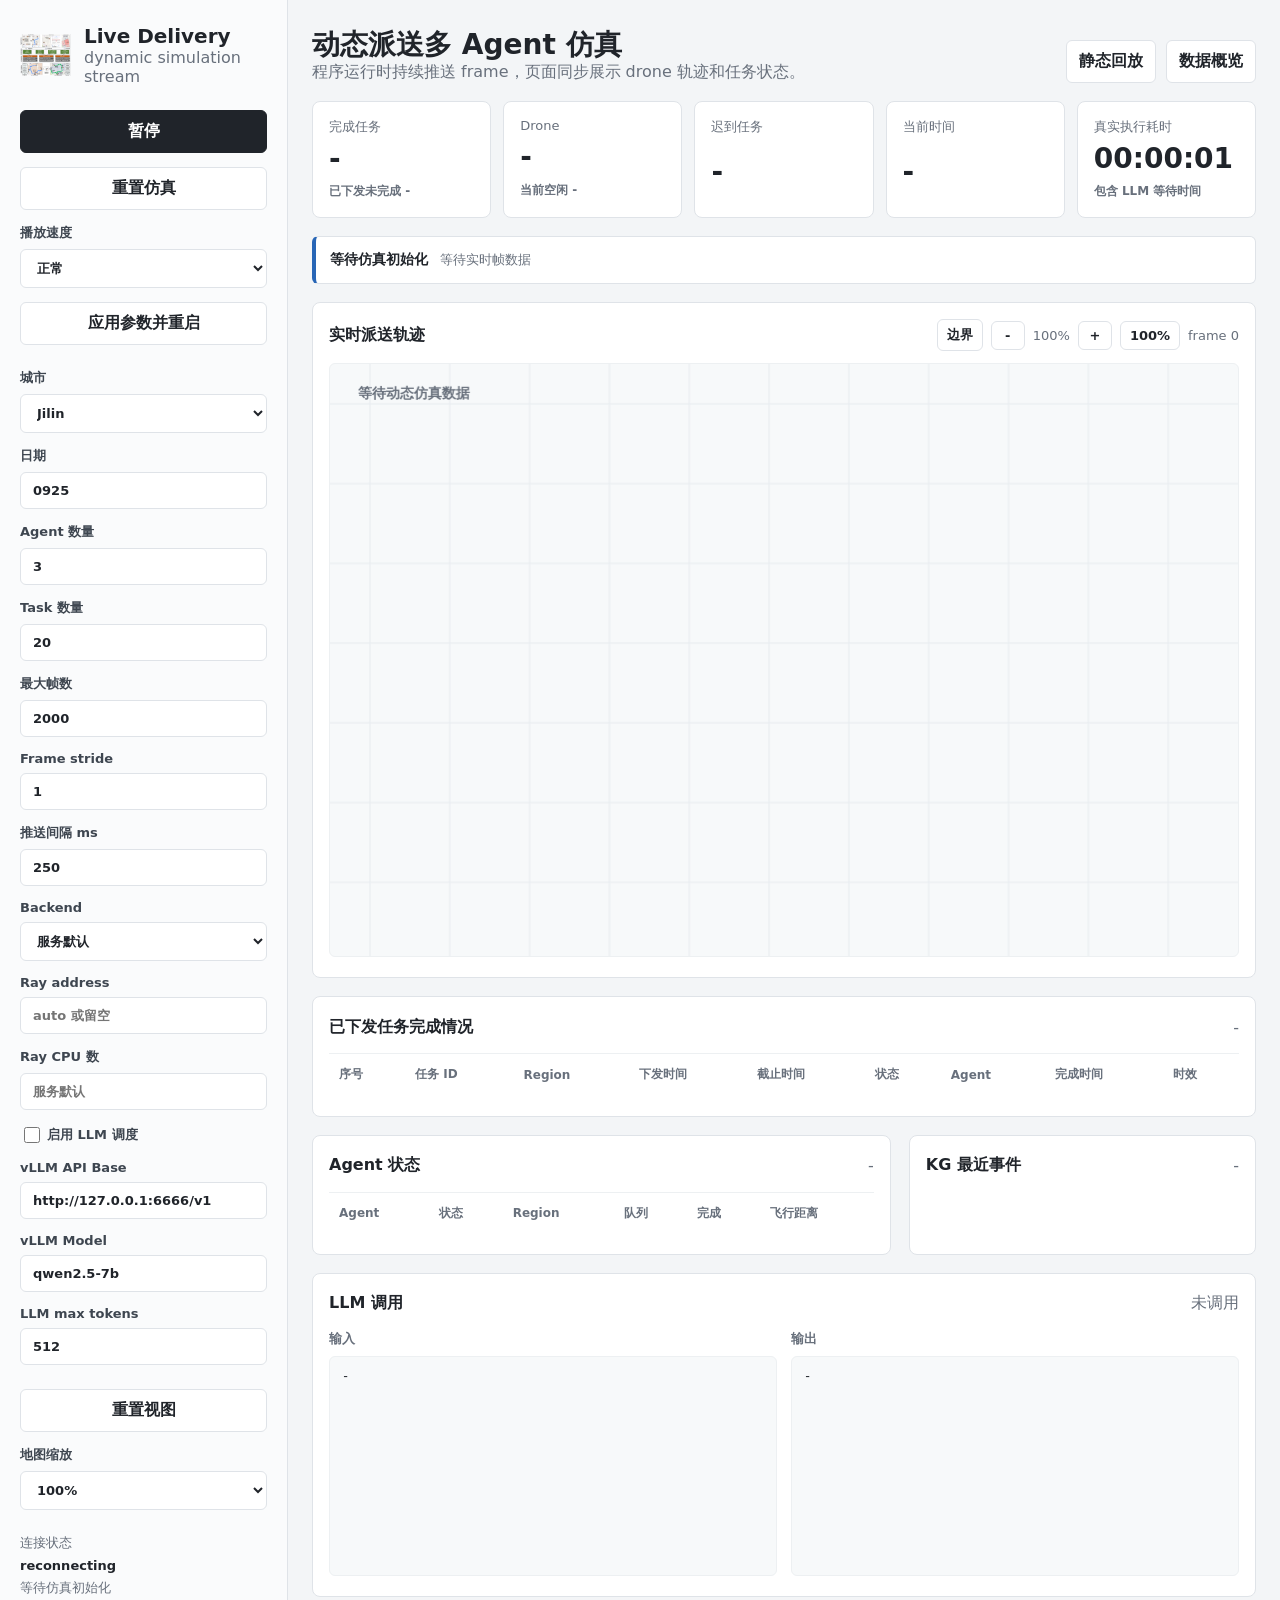
==== dynamic.html @ ceeab39e "6.29备份" ====
<!doctype html>
<html lang="zh-CN">
  <head>
    <meta charset="utf-8" />
    <meta name="viewport" content="width=device-width, initial-scale=1" />
    <title>实时 Drone 派送仿真</title>
    <link rel="stylesheet" href="./src/styles.css" />
  </head>
  <body>
    <main class="app sim-app">
      <aside class="sidebar">
        <div class="brand">
          <img src="./assets/LaDe.png" alt="LaDe" />
          <div>
            <h1>Live Delivery</h1>
            <p>dynamic simulation stream</p>
          </div>
        </div>

        <section class="control-panel" aria-label="实时仿真控制">
          <button id="playPause" class="primary-action" type="button">暂停</button>
          <button id="resetRun" type="button">重置仿真</button>
          <label>
            播放速度
            <select id="playSpeed">
              <option value="220">慢速</option>
              <option value="90" selected>正常</option>
              <option value="35">快速</option>
            </select>
          </label>
          <button id="reconnect" type="button">应用参数并重启</button>
        </section>

        <section class="control-panel" aria-label="仿真参数">
          <label>
            城市
            <select id="city">
              <option value="Jilin" selected>Jilin</option>
              <option value="Chongqing">Chongqing</option>
              <option value="Yantai">Yantai</option>
              <option value="Hangzhou">Hangzhou</option>
              <option value="Shanghai">Shanghai</option>
            </select>
          </label>
          <label>
            日期
            <input id="day" type="text" value="0925" />
          </label>
          <label>
            Agent 数量
            <input id="droneCount" type="number" min="1" max="1000" step="1" value="3" />
          </label>
          <label>
            Task 数量
            <input id="taskLimit" type="number" min="1" max="10000" step="1" value="20" />
          </label>
          <label>
            最大帧数
            <input id="maxSteps" type="number" min="1" max="100000" step="1" value="2000" />
          </label>
          <label>
            Frame stride
            <input id="frameStride" type="number" min="1" max="1000" step="1" value="1" />
          </label>
          <label>
            推送间隔 ms
            <input id="wallIntervalMs" type="number" min="0" max="10000" step="10" value="250" />
          </label>
          <label>
            Backend
            <select id="backend">
              <option value="" selected>服务默认</option>
              <option value="local">local</option>
              <option value="ray">ray</option>
            </select>
          </label>
          <label>
            Ray address
            <input id="rayAddress" type="text" placeholder="auto 或留空" />
          </label>
          <label>
            Ray CPU 数
            <input id="rayNumCpus" type="number" min="1" max="1024" step="1" placeholder="服务默认" />
          </label>
          <label class="checkbox-row">
            <input id="useLlm" type="checkbox" />
            启用 LLM 调度
          </label>
          <label>
            vLLM API Base
            <input id="vllmApiBase" type="text" value="http://127.0.0.1:6666/v1" />
          </label>
          <label>
            vLLM Model
            <input id="vllmModel" type="text" value="qwen2.5-7b" />
          </label>
          <label>
            LLM max tokens
            <input id="llmMaxTokens" type="number" min="1" max="4096" step="1" value="512" />
          </label>
        </section>

        <section class="control-panel" aria-label="地图控制">
          <button id="resetView" type="button">重置视图</button>
          <label>
            地图缩放
            <select id="zoomPreset">
              <option value="1">100%</option>
              <option value="5">500%</option>
              <option value="20">2000%</option>
              <option value="50">5000%</option>
              <option value="custom" hidden>自定义</option>
            </select>
          </label>
        </section>

        <section class="meta">
          <span>连接状态</span>
          <strong id="connectionStatus">connecting</strong>
          <span id="runCaption">等待仿真初始化</span>
        </section>
      </aside>

      <section class="workspace">
        <header class="topbar">
          <div>
            <h2>动态派送多 Agent 仿真</h2>
            <p id="scenarioCaption">程序运行时持续推送 frame，页面同步展示 drone 轨迹和任务状态。</p>
          </div>
          <div class="topbar-actions">
            <a class="text-link" href="./simulation.html">静态回放</a>
            <a class="text-link" href="./index.html">数据概览</a>
          </div>
        </header>

        <section class="kpis" aria-label="实时仿真指标">
          <article>
            <span>完成任务</span>
            <strong id="completedTasks">-</strong>
            <small id="releasedUnfinishedTasks">已下发未完成 -</small>
          </article>
          <article>
            <span>Drone</span>
            <strong id="droneCountMetric">-</strong>
            <small id="idleDroneCount">当前空闲 -</small>
          </article>
          <article>
            <span>迟到任务</span>
            <strong id="lateTasks">-</strong>
          </article>
          <article>
            <span>当前时间</span>
            <strong id="simTime">-</strong>
          </article>
          <article>
            <span>真实执行耗时</span>
            <strong id="wallElapsed">00:00:00</strong>
            <small>包含 LLM 等待时间</small>
          </article>
        </section>

        <section id="runStatus" class="run-status" aria-live="polite">
          <strong id="runStatusTitle">仿真运行中</strong>
          <span id="runStatusDetail">等待实时帧数据</span>
        </section>

        <section class="panel sim-panel">
          <div class="panel-head">
            <h3>实时派送轨迹</h3>
            <div class="panel-tools">
              <details id="regionBoundaryMenu" class="compact-menu">
                <summary>边界</summary>
                <div class="compact-menu-panel" aria-label="区域边界设置">
                  <label class="checkbox-row mini-control">
                    <input id="regionBoundaryEnabled" type="checkbox" checked />
                    显示
                  </label>
                  <label class="mini-control">
                    线宽
                    <input id="regionBoundaryWidth" type="range" min="0.2" max="3" step="0.1" value="0.8" />
                  </label>
                  <label class="mini-control">
                    深浅
                    <input id="regionBoundaryOpacity" type="range" min="0.05" max="1" step="0.05" value="0.35" />
                  </label>
                  <label class="mini-control color-control">
                    颜色
                    <input id="regionBoundaryColor" type="color" value="#26323b" />
                  </label>
                </div>
              </details>
              <button id="zoomOut" type="button" aria-label="缩小地图">-</button>
              <span id="zoomLabel">100%</span>
              <button id="zoomIn" type="button" aria-label="放大地图">+</button>
              <button id="zoomReset" type="button">100%</button>
              <span id="frameCaption">frame 0</span>
            </div>
          </div>
          <canvas id="liveCanvas" width="1200" height="720"></canvas>
        </section>

        <section class="panel task-panel">
          <div class="panel-head">
            <h3>已下发任务完成情况</h3>
            <span id="taskCaption">-</span>
          </div>
          <div class="table-wrap task-table-wrap">
            <table>
              <thead>
                <tr>
                  <th>序号</th>
                  <th>任务 ID</th>
                  <th>Region</th>
                  <th>下发时间</th>
                  <th>截止时间</th>
                  <th>状态</th>
                  <th>Agent</th>
                  <th>完成时间</th>
                  <th>时效</th>
                </tr>
              </thead>
              <tbody id="taskTable"></tbody>
            </table>
          </div>
        </section>

        <section class="live-grid">
          <section class="panel table-panel">
            <div class="panel-head">
              <h3>Agent 状态</h3>
              <span id="agentCaption">-</span>
            </div>
            <div class="table-wrap">
              <table>
                <thead>
                  <tr>
                    <th>Agent</th>
                    <th>状态</th>
                    <th>Region</th>
                    <th>队列</th>
                    <th>完成</th>
                    <th>飞行距离</th>
                  </tr>
                </thead>
                <tbody id="agentTable"></tbody>
              </table>
            </div>
          </section>

          <section class="panel event-panel">
            <div class="panel-head">
              <h3>KG 最近事件</h3>
              <span id="eventCaption">-</span>
            </div>
            <ol id="eventList" class="event-list"></ol>
          </section>
        </section>

        <section class="panel llm-panel">
          <div class="panel-head">
            <h3>LLM 调用</h3>
            <span id="llmCaption">未调用</span>
          </div>
          <div class="llm-grid">
            <section>
              <h4>输入</h4>
              <pre id="llmInput">-</pre>
            </section>
            <section>
              <h4>输出</h4>
              <pre id="llmOutput">-</pre>
            </section>
          </div>
        </section>
      </section>
    </main>

    <script type="module" src="./src/dynamic_app.mjs"></script>
  </body>
</html>
---- src/styles.css ----
:root {
  color-scheme: light;
  font-family:
    Inter, ui-sans-serif, system-ui, -apple-system, BlinkMacSystemFont, "Segoe UI",
    sans-serif;
  --ink: #20242a;
  --muted: #68707c;
  --line: #dfe3e8;
  --panel: #ffffff;
  --page: #f3f5f7;
  --green: #1b8a6b;
  --blue: #2866b6;
  --amber: #b7791f;
  --road: #abb4bf;
}

* {
  box-sizing: border-box;
}

body {
  margin: 0;
  background: var(--page);
  color: var(--ink);
}

.app {
  min-height: 100vh;
  display: grid;
  grid-template-columns: 288px minmax(0, 1fr);
}

.sidebar {
  border-right: 1px solid var(--line);
  background: #fafbfc;
  padding: 24px 20px;
  display: flex;
  flex-direction: column;
  gap: 24px;
}

.brand {
  display: grid;
  grid-template-columns: 52px 1fr;
  gap: 12px;
  align-items: center;
}

.brand img {
  width: 52px;
  height: 52px;
  object-fit: contain;
}

h1,
h2,
h3,
p {
  margin: 0;
}

h1 {
  font-size: 20px;
  line-height: 1.2;
}

h2 {
  font-size: 28px;
  line-height: 1.2;
}

h3 {
  font-size: 16px;
}

.brand p,
.topbar p,
.panel-head span,
.meta span {
  color: var(--muted);
}

.control-panel {
  display: grid;
  gap: 14px;
}

label {
  display: grid;
  gap: 7px;
  color: #3e4650;
  font-size: 13px;
  font-weight: 650;
}

select,
input {
  width: 100%;
  border: 1px solid var(--line);
  background: #fff;
  border-radius: 6px;
  padding: 10px 12px;
  color: var(--ink);
  font: inherit;
}

input[type="checkbox"] {
  width: 16px;
  height: 16px;
  padding: 0;
}

.checkbox-row {
  grid-template-columns: 18px 1fr;
  align-items: center;
  gap: 9px;
  font-weight: 650;
}

button,
.text-link {
  border: 1px solid var(--line);
  background: #fff;
  border-radius: 6px;
  padding: 10px 12px;
  color: var(--ink);
  font: inherit;
  font-weight: 650;
  text-align: center;
  text-decoration: none;
}

button {
  cursor: pointer;
}

.primary-action {
  background: var(--ink);
  border-color: var(--ink);
  color: #fff;
}

.meta {
  margin-top: auto;
  display: grid;
  gap: 6px;
  font-size: 13px;
  word-break: break-word;
}

.workspace {
  min-width: 0;
  padding: 24px;
  display: grid;
  gap: 18px;
}

.topbar {
  display: flex;
  justify-content: space-between;
  align-items: end;
  gap: 16px;
}

.topbar-actions {
  display: flex;
  gap: 10px;
  flex-wrap: wrap;
  justify-content: flex-end;
}

.kpis {
  display: grid;
  grid-template-columns: repeat(auto-fit, minmax(160px, 1fr));
  gap: 12px;
}

.kpis article,
.panel {
  background: var(--panel);
  border: 1px solid var(--line);
  border-radius: 8px;
}

.kpis article {
  padding: 16px;
  display: grid;
  gap: 8px;
}

.kpis span {
  color: var(--muted);
  font-size: 13px;
}

.kpis strong {
  font-size: 28px;
  line-height: 1;
}

.kpis small {
  color: var(--muted);
  font-size: 12px;
  font-weight: 650;
}

.run-status {
  border: 1px solid var(--line);
  border-left: 4px solid var(--blue);
  border-radius: 6px;
  background: #fff;
  padding: 12px 14px;
  display: flex;
  align-items: center;
  gap: 12px;
  flex-wrap: wrap;
}

.run-status strong {
  font-size: 14px;
}

.run-status span {
  color: var(--muted);
  font-size: 13px;
}

.run-status[data-status="completed"] {
  border-left-color: var(--green);
}

.run-status[data-status="incomplete"] {
  border-left-color: #c43d4b;
}

.run-status[data-status="buffering"] {
  border-left-color: var(--amber);
}

.visual-grid {
  display: grid;
  grid-template-columns: minmax(420px, 1.45fr) minmax(320px, 0.8fr);
  gap: 18px;
}

.live-grid {
  display: grid;
  grid-template-columns: minmax(420px, 1.25fr) minmax(280px, 0.75fr);
  gap: 18px;
}

.panel {
  min-width: 0;
  padding: 16px;
}

.panel-head {
  min-height: 28px;
  display: flex;
  align-items: center;
  justify-content: space-between;
  gap: 12px;
  margin-bottom: 12px;
}

.panel-tools {
  position: relative;
  display: flex;
  align-items: center;
  justify-content: flex-end;
  gap: 8px;
  color: var(--muted);
  font-size: 13px;
}

.panel-tools button {
  min-width: 34px;
  padding: 6px 9px;
}

.panel-tools span {
  white-space: nowrap;
}

.compact-menu {
  position: relative;
}

.compact-menu summary {
  list-style: none;
  cursor: pointer;
  border: 1px solid var(--line);
  border-radius: 6px;
  background: #fff;
  padding: 6px 9px;
  color: var(--ink);
  font-weight: 650;
  white-space: nowrap;
}

.compact-menu summary::-webkit-details-marker {
  display: none;
}

.compact-menu[open] summary {
  border-color: #b8c0ca;
  background: #f7f9fa;
}

.compact-menu-panel {
  position: absolute;
  top: calc(100% + 8px);
  right: 0;
  z-index: 3;
  width: 184px;
  padding: 10px;
  border: 1px solid var(--line);
  border-radius: 8px;
  background: #fff;
  box-shadow: 0 12px 30px rgba(32, 36, 42, 0.14);
  display: grid;
  gap: 9px;
}

.mini-control {
  display: grid;
  grid-template-columns: 42px minmax(0, 1fr);
  align-items: center;
  gap: 8px;
  font-size: 12px;
  font-weight: 650;
  color: #3e4650;
}

.mini-control input[type="range"] {
  padding: 0;
}

.mini-control input[type="color"] {
  width: 100%;
  height: 30px;
  padding: 2px;
}

.mini-control.checkbox-row {
  grid-template-columns: 18px 1fr;
}

.map-panel {
  min-height: 520px;
}

.sim-panel {
  min-height: 560px;
}

canvas {
  width: 100%;
  height: min(60vh, 560px);
  display: block;
  border: 1px solid #edf0f2;
  border-radius: 6px;
  background: #f7f9fa;
}

.sim-panel canvas {
  height: min(66vh, 640px);
  cursor: grab;
  touch-action: none;
}

.sim-panel canvas:active {
  cursor: grabbing;
}

.hour-chart {
  height: min(60vh, 560px);
  display: grid;
  grid-template-columns: repeat(24, minmax(8px, 1fr));
  gap: 5px;
  align-items: end;
  padding-top: 12px;
}

.bar {
  position: relative;
  min-height: 2px;
  border-radius: 4px 4px 0 0;
  background: var(--green);
}

.bar.pickup {
  background: var(--blue);
}

.bar span {
  position: absolute;
  bottom: -22px;
  left: 50%;
  transform: translateX(-50%);
  color: var(--muted);
  font-size: 10px;
}

.table-wrap {
  overflow-x: auto;
}

.task-table-wrap {
  max-height: 440px;
  overflow: auto;
}

.task-table-wrap thead {
  position: sticky;
  top: 0;
  z-index: 1;
  background: #fff;
}

.event-list {
  list-style: none;
  margin: 0;
  padding: 0;
  display: grid;
  gap: 8px;
}

.event-list li {
  border-top: 1px solid #edf0f2;
  padding: 10px 0 2px;
  display: grid;
  gap: 4px;
  min-width: 0;
}

.event-list strong {
  font-size: 12px;
  color: var(--ink);
}

.event-list span {
  color: var(--muted);
  font-size: 13px;
  word-break: break-word;
}

.llm-grid {
  display: grid;
  grid-template-columns: repeat(2, minmax(0, 1fr));
  gap: 14px;
}

.llm-grid h4 {
  margin: 0 0 8px;
  font-size: 13px;
  color: var(--muted);
}

.llm-grid pre {
  min-height: 220px;
  max-height: 420px;
  overflow: auto;
  margin: 0;
  padding: 12px;
  border: 1px solid #edf0f2;
  border-radius: 6px;
  background: #f7f9fa;
  color: #20242a;
  font: 12px/1.45 ui-monospace, SFMono-Regular, Menlo, Consolas, monospace;
  white-space: pre-wrap;
  word-break: break-word;
}

table {
  width: 100%;
  border-collapse: collapse;
  font-size: 14px;
}

th,
td {
  text-align: left;
  padding: 12px 10px;
  border-top: 1px solid #edf0f2;
  white-space: nowrap;
}

th {
  color: var(--muted);
  font-size: 12px;
  font-weight: 700;
}

@media (max-width: 900px) {
  .app {
    grid-template-columns: 1fr;
  }

  .sidebar {
    border-right: 0;
    border-bottom: 1px solid var(--line);
  }

  .visual-grid,
  .live-grid,
  .llm-grid,
  .kpis {
    grid-template-columns: 1fr;
  }

  .workspace {
    padding: 16px;
  }
}
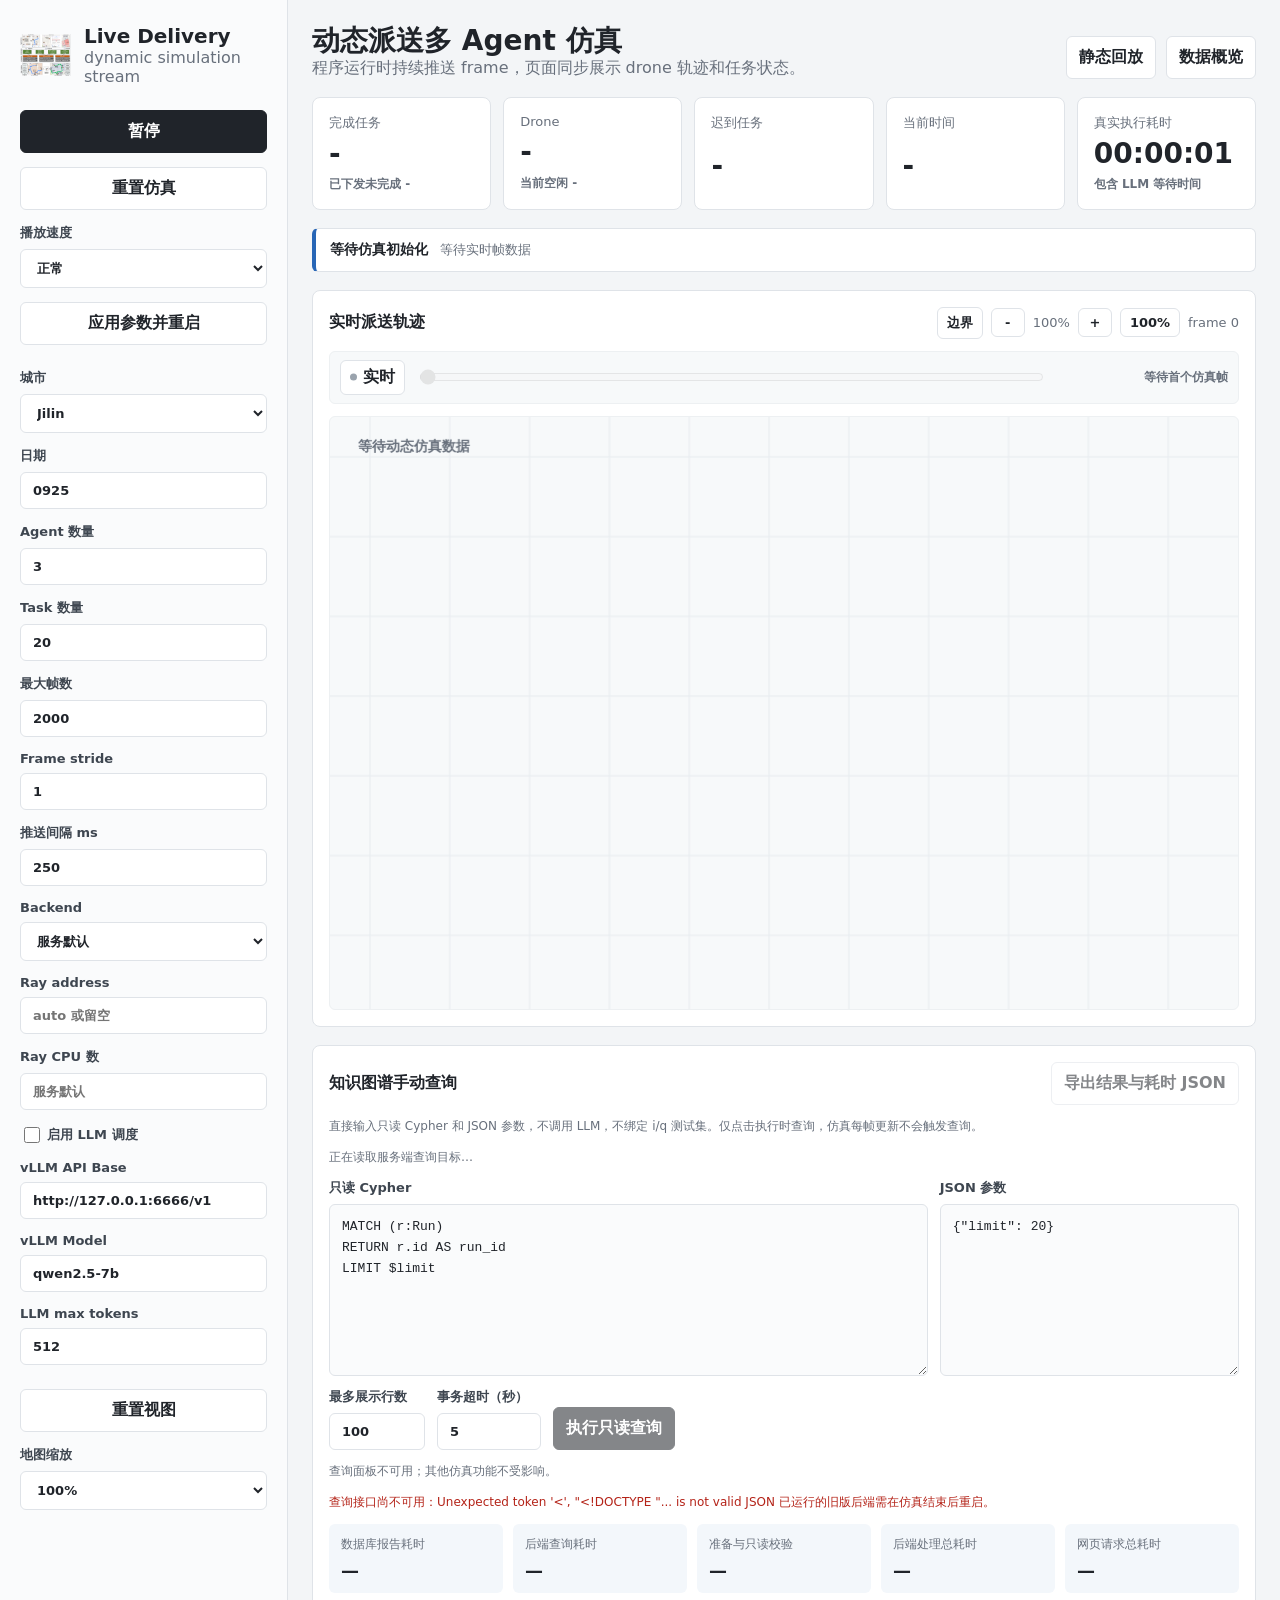
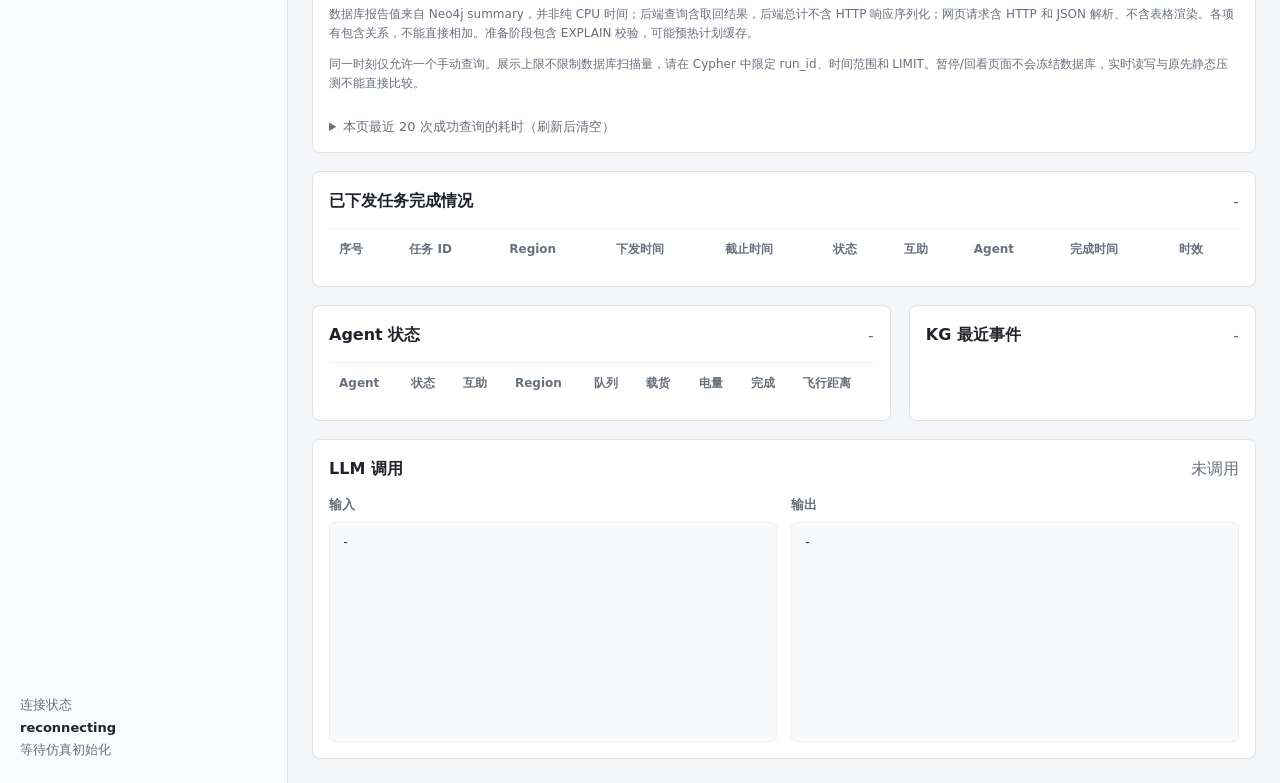
==== commit 6cf3f016: "整理项目更新并排除运行日志和实验导出" ====
--- a/dynamic.html
+++ b/dynamic.html
@@ -4,7 +4,7 @@
     <meta charset="utf-8" />
     <meta name="viewport" content="width=device-width, initial-scale=1" />
     <title>实时 Drone 派送仿真</title>
-    <link rel="stylesheet" href="./src/styles.css" />
+    <link rel="stylesheet" href="./src/styles.css?v=20261021-manual-query" />
   </head>
   <body>
     <main class="app sim-app">
@@ -196,7 +196,83 @@
               <span id="frameCaption">frame 0</span>
             </div>
           </div>
+          <div
+            class="timeline"
+            aria-label="仿真时间轴"
+            title="收到仿真帧后，按住滑块拖动可回看历史"
+          >
+            <button
+              id="goLive"
+              class="timeline-live"
+              type="button"
+              title="跳到最新仿真帧"
+              disabled
+            >实时</button>
+            <input
+              id="timelineProgress"
+              type="range"
+              min="0"
+              max="0"
+              step="1"
+              value="0"
+              aria-label="查看已经执行的仿真帧"
+              title="按住并左右拖动查看已执行帧"
+              disabled
+            />
+            <output id="timelineCaption" for="timelineProgress">等待首个仿真帧</output>
+          </div>
           <canvas id="liveCanvas" width="1200" height="720"></canvas>
+        </section>
+
+        <section id="graphQueryPanel" class="panel graph-query-panel" aria-labelledby="graphQueryTitle">
+          <div class="panel-head">
+            <h3 id="graphQueryTitle">知识图谱手动查询</h3>
+            <button id="graphQueryExport" type="button" disabled>导出结果与耗时 JSON</button>
+          </div>
+          <p class="graph-query-note">直接输入只读 Cypher 和 JSON 参数，不调用 LLM，不绑定 i/q 测试集。仅点击执行时查询，仿真每帧更新不会触发查询。</p>
+          <p id="graphQueryTarget" class="graph-query-note">正在读取服务端查询目标…</p>
+          <form id="graphQueryForm" class="graph-query-form">
+            <div class="graph-query-editors">
+              <label for="graphQueryCypher">只读 Cypher
+                <textarea id="graphQueryCypher" rows="7" maxlength="32000" spellcheck="false" required>MATCH (r:Run)
+RETURN r.id AS run_id
+LIMIT $limit</textarea>
+              </label>
+              <label for="graphQueryParams">JSON 参数
+                <textarea id="graphQueryParams" rows="7" spellcheck="false">{"limit": 20}</textarea>
+              </label>
+            </div>
+            <div class="graph-query-controls">
+              <label for="graphQueryMaxRows">最多展示行数
+                <input id="graphQueryMaxRows" type="number" min="1" max="200" step="1" value="100" required />
+              </label>
+              <label for="graphQueryTimeout">事务超时（秒）
+                <input id="graphQueryTimeout" type="number" min="0.1" max="15" step="0.1" value="5" required />
+              </label>
+              <button id="graphQuerySubmit" class="primary-action" type="submit" disabled>执行只读查询</button>
+            </div>
+          </form>
+          <p id="graphQueryStatus" class="graph-query-note" role="status">等待读取配置。</p>
+          <p id="graphQueryError" class="graph-query-error" role="alert"></p>
+          <div class="graph-query-timing">
+            <div><span>数据库报告耗时</span><strong id="graphQueryDbMs">—</strong></div>
+            <div><span>后端查询耗时</span><strong id="graphQueryClientMs">—</strong></div>
+            <div><span>准备与只读校验</span><strong id="graphQueryValidationMs">—</strong></div>
+            <div><span>后端处理总耗时</span><strong id="graphQueryBackendMs">—</strong></div>
+            <div><span>网页请求总耗时</span><strong id="graphQueryBrowserMs">—</strong></div>
+          </div>
+          <p class="graph-query-note">数据库报告值来自 Neo4j summary，并非纯 CPU 时间；后端查询含取回结果，后端总计不含 HTTP 响应序列化；网页请求含 HTTP 和 JSON 解析、不含表格渲染。各项有包含关系，不能直接相加。准备阶段包含 EXPLAIN 校验，可能预热计划缓存。</p>
+          <p class="graph-query-note">同一时刻仅允许一个手动查询。展示上限不限制数据库扫描量，请在 Cypher 中限定 run_id、时间范围和 LIMIT。暂停/回看页面不会冻结数据库，实时读写与原先静态压测不能直接比较。</p>
+          <pre id="graphQueryWarnings" class="graph-query-warnings" aria-label="数据库查询提示"></pre>
+          <div class="table-wrap graph-query-results">
+            <table aria-label="手动查询结果"><thead id="graphQueryHead"></thead><tbody id="graphQueryRows"></tbody></table>
+          </div>
+          <details class="graph-query-history">
+            <summary>本页最近 20 次成功查询的耗时（刷新后清空）</summary>
+            <div class="table-wrap graph-query-results">
+              <table aria-label="查询耗时历史"><thead id="graphQueryHistoryHead"></thead><tbody id="graphQueryHistoryRows"></tbody></table>
+            </div>
+          </details>
         </section>
 
         <section class="panel task-panel">
@@ -214,6 +290,7 @@
                   <th>下发时间</th>
                   <th>截止时间</th>
                   <th>状态</th>
+                  <th>互助</th>
                   <th>Agent</th>
                   <th>完成时间</th>
                   <th>时效</th>
@@ -236,8 +313,11 @@
                   <tr>
                     <th>Agent</th>
                     <th>状态</th>
+                    <th>互助</th>
                     <th>Region</th>
                     <th>队列</th>
+                    <th>载货</th>
+                    <th>电量</th>
                     <th>完成</th>
                     <th>飞行距离</th>
                   </tr>
@@ -275,6 +355,6 @@
       </section>
     </main>
 
-    <script type="module" src="./src/dynamic_app.mjs"></script>
+    <script type="module" src="./src/dynamic_app.mjs?v=20261021-manual-query"></script>
   </body>
 </html>
--- a/src/styles.css
+++ b/src/styles.css
@@ -237,6 +237,10 @@
   border-left-color: var(--amber);
 }
 
+.run-status[data-status="reviewing"] {
+  border-left-color: var(--amber);
+}
+
 .visual-grid {
   display: grid;
   grid-template-columns: minmax(420px, 1.45fr) minmax(320px, 0.8fr);
@@ -280,6 +284,68 @@
 
 .panel-tools span {
   white-space: nowrap;
+}
+
+.timeline {
+  display: grid;
+  grid-template-columns: auto minmax(140px, 1fr) auto;
+  align-items: center;
+  gap: 12px;
+  min-height: 42px;
+  margin-bottom: 12px;
+  padding: 8px 10px;
+  border: 1px solid #edf0f2;
+  border-radius: 6px;
+  background: #f7f9fa;
+}
+
+.timeline input[type="range"] {
+  min-width: 0;
+  padding: 0;
+  accent-color: var(--green);
+  cursor: ew-resize;
+}
+
+.timeline input[type="range"]:disabled {
+  cursor: not-allowed;
+  opacity: 0.45;
+}
+
+.timeline output {
+  min-width: 174px;
+  color: var(--muted);
+  font-size: 12px;
+  font-weight: 650;
+  text-align: right;
+  white-space: nowrap;
+}
+
+.timeline-live {
+  position: relative;
+  min-width: 62px;
+  padding: 6px 9px 6px 22px;
+}
+
+.timeline-live::before {
+  content: "";
+  position: absolute;
+  left: 9px;
+  top: 50%;
+  width: 7px;
+  height: 7px;
+  border-radius: 50%;
+  background: #9aa3ad;
+  transform: translateY(-50%);
+}
+
+.timeline-live[data-active="true"] {
+  border-color: #9bcdbf;
+  color: #116149;
+  background: #eff8f5;
+}
+
+.timeline-live[data-active="true"]::before {
+  background: var(--green);
 }
 
 .compact-menu {
@@ -492,6 +558,163 @@
   font-weight: 700;
 }
 
+.agent-row--requesting-help td {
+  border-top: 2px solid #cf222e;
+  border-bottom: 2px solid #cf222e;
+  background: #fff5f5;
+}
+
+.agent-row--requesting-help td:first-child {
+  border-left: 2px solid #cf222e;
+}
+
+.agent-row--requesting-help td:last-child {
+  border-right: 2px solid #cf222e;
+}
+
+.agent-row--assisting td {
+  border-top: 2px solid #1a7f37;
+  border-bottom: 2px solid #1a7f37;
+  background: #f1f8f3;
+}
+
+.agent-row--assisting td:first-child {
+  border-left: 2px solid #1a7f37;
+}
+
+.agent-row--assisting td:last-child {
+  border-right: 2px solid #1a7f37;
+}
+
+.graph-query-panel {
+  display: grid;
+  gap: 12px;
+}
+
+.graph-query-panel .panel-head {
+  margin-bottom: 0;
+  flex-wrap: wrap;
+}
+
+.graph-query-note {
+  color: var(--muted);
+  font-size: 12px;
+  line-height: 1.6;
+  overflow-wrap: anywhere;
+}
+
+.graph-query-form {
+  display: grid;
+  gap: 12px;
+}
+
+.graph-query-editors {
+  display: grid;
+  grid-template-columns: minmax(0, 2fr) minmax(180px, 1fr);
+  gap: 12px;
+}
+
+.graph-query-editors label {
+  min-width: 0;
+}
+
+.graph-query-editors textarea {
+  width: 100%;
+  resize: vertical;
+  border: 1px solid var(--line);
+  border-radius: 6px;
+  padding: 12px;
+  background: #fafbfc;
+  color: var(--ink);
+  font: 13px/1.6 ui-monospace, SFMono-Regular, Consolas, monospace;
+}
+
+.graph-query-controls {
+  display: flex;
+  flex-wrap: wrap;
+  gap: 12px;
+  align-items: end;
+}
+
+.graph-query-controls label {
+  max-width: 180px;
+}
+
+.graph-query-panel button:disabled {
+  opacity: 0.55;
+  cursor: not-allowed;
+}
+
+.graph-query-timing {
+  display: grid;
+  grid-template-columns: repeat(auto-fit, minmax(155px, 1fr));
+  gap: 10px;
+}
+
+.graph-query-timing > div {
+  display: grid;
+  gap: 7px;
+  padding: 12px;
+  background: #f3f7fb;
+  border-radius: 6px;
+}
+
+.graph-query-timing span {
+  color: var(--muted);
+  font-size: 12px;
+}
+
+.graph-query-timing strong {
+  font-size: 18px;
+  font-variant-numeric: tabular-nums;
+}
+
+.graph-query-error,
+.graph-query-warnings {
+  white-space: pre-wrap;
+  overflow-wrap: anywhere;
+  font-size: 12px;
+  line-height: 1.6;
+}
+
+.graph-query-error {
+  color: #b42318;
+}
+
+.graph-query-warnings {
+  color: #946200;
+  margin: 0;
+}
+
+.graph-query-error:empty,
+.graph-query-warnings:empty {
+  display: none;
+}
+
+.graph-query-results {
+  max-height: 360px;
+  overflow: auto;
+}
+
+.graph-query-results td {
+  max-width: 440px;
+  white-space: pre-wrap;
+  overflow-wrap: anywhere;
+  vertical-align: top;
+}
+
+.graph-query-results thead {
+  position: sticky;
+  top: 0;
+  background: white;
+}
+
+.graph-query-history summary {
+  color: var(--muted);
+  cursor: pointer;
+  font-size: 13px;
+}
+
 @media (max-width: 900px) {
   .app {
     grid-template-columns: 1fr;
@@ -505,6 +728,7 @@
   .visual-grid,
   .live-grid,
   .llm-grid,
+  .graph-query-editors,
   .kpis {
     grid-template-columns: 1fr;
   }
@@ -512,4 +736,14 @@
   .workspace {
     padding: 16px;
   }
-}
+
+  .timeline {
+    grid-template-columns: auto minmax(100px, 1fr);
+  }
+
+  .timeline output {
+    grid-column: 1 / -1;
+    min-width: 0;
+    text-align: left;
+  }
+}
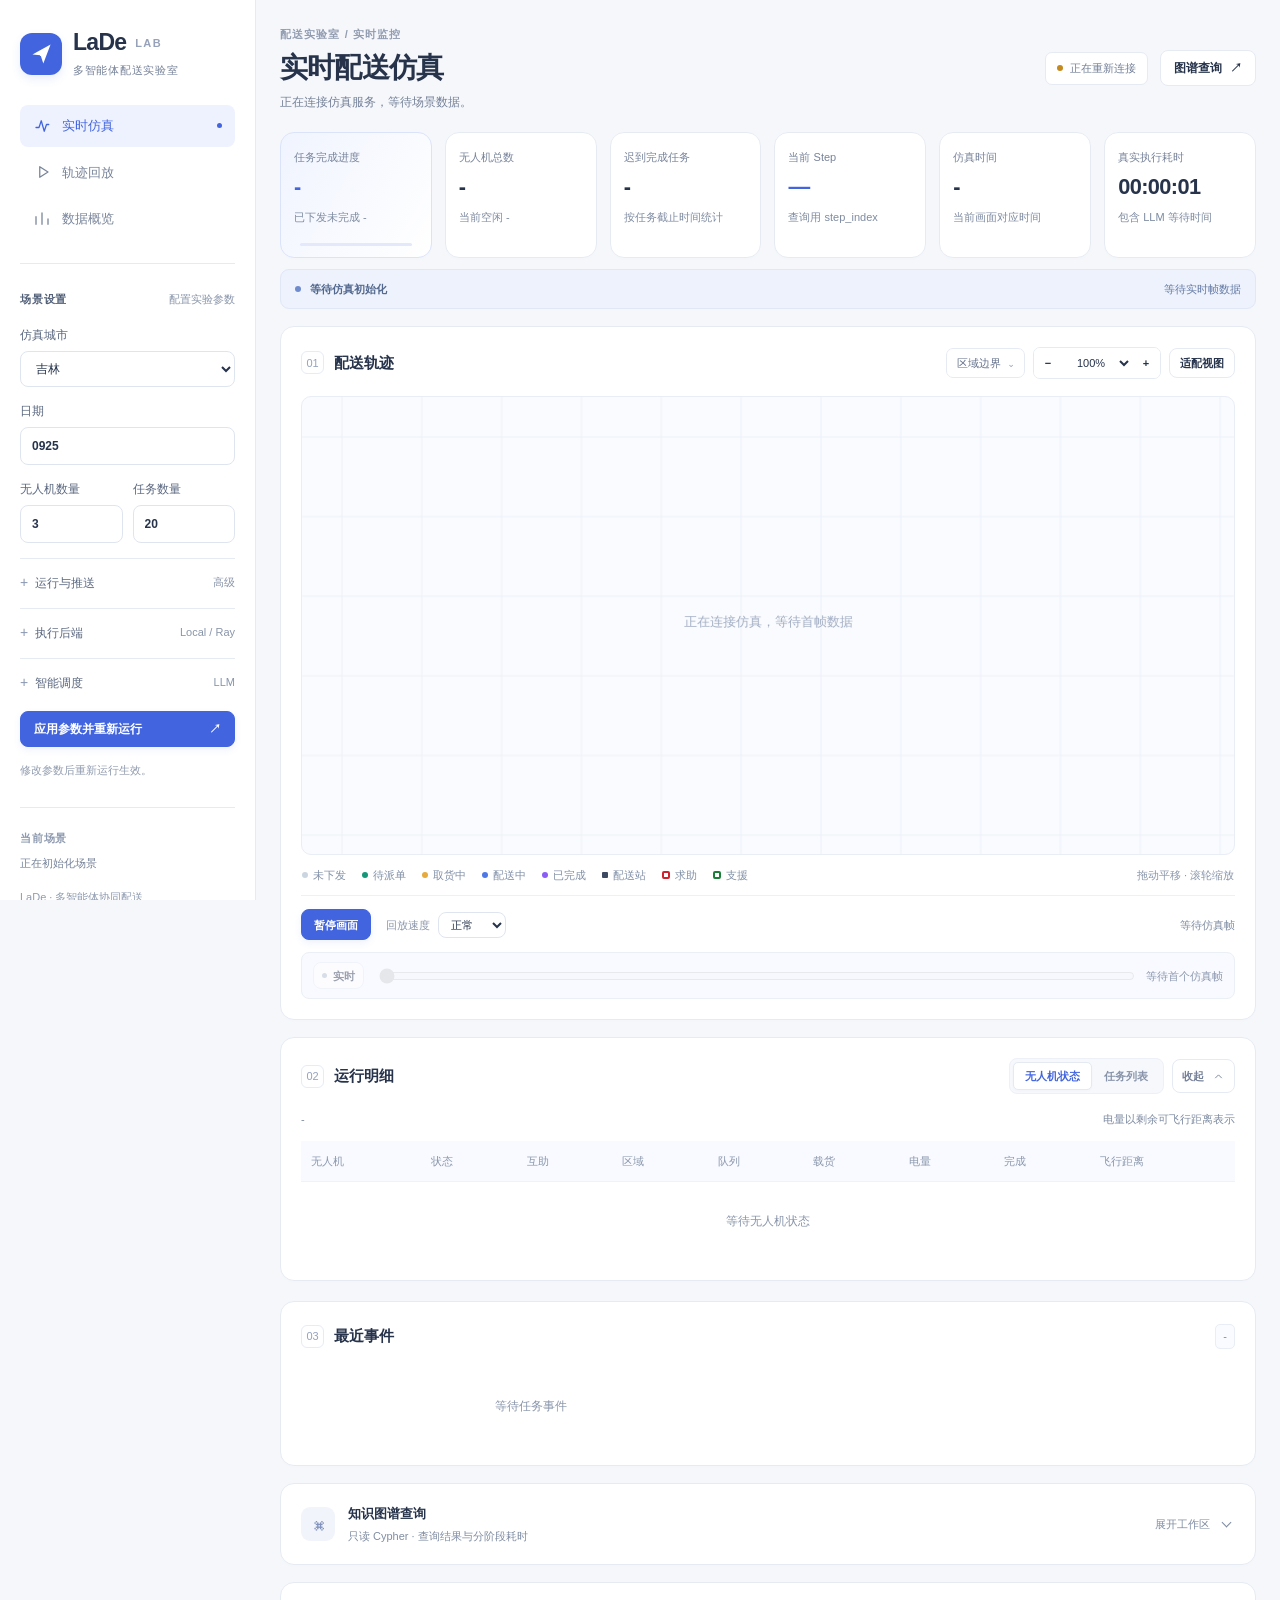
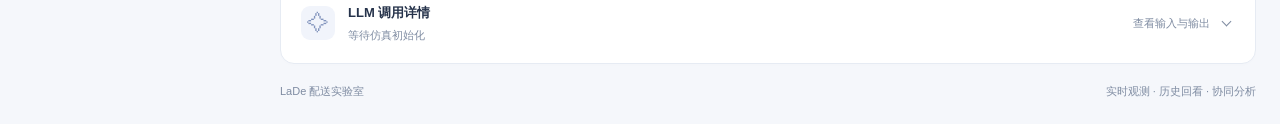
==== commit 899c50cf: "1026 备份" ====
--- a/dynamic.html
+++ b/dynamic.html
@@ -3,212 +3,386 @@
   <head>
     <meta charset="utf-8" />
     <meta name="viewport" content="width=device-width, initial-scale=1" />
-    <title>实时 Drone 派送仿真</title>
-    <link rel="stylesheet" href="./src/styles.css?v=20261021-manual-query" />
+    <meta name="theme-color" content="#f5f7fb" />
+    <title>实时仿真 · LaDe 配送实验室</title>
+    <link
+      rel="stylesheet"
+      href="./src/styles.css?v=20261021-details-collapse"
+    />
   </head>
   <body>
+    <a class="skip-link" href="#workspace">跳到主要内容</a>
     <main class="app sim-app">
       <aside class="sidebar">
-        <div class="brand">
-          <img src="./assets/LaDe.png" alt="LaDe" />
-          <div>
-            <h1>Live Delivery</h1>
-            <p>dynamic simulation stream</p>
-          </div>
-        </div>
-
-        <section class="control-panel" aria-label="实时仿真控制">
-          <button id="playPause" class="primary-action" type="button">暂停</button>
-          <button id="resetRun" type="button">重置仿真</button>
-          <label>
-            播放速度
-            <select id="playSpeed">
-              <option value="220">慢速</option>
-              <option value="90" selected>正常</option>
-              <option value="35">快速</option>
-            </select>
-          </label>
-          <button id="reconnect" type="button">应用参数并重启</button>
-        </section>
-
-        <section class="control-panel" aria-label="仿真参数">
-          <label>
-            城市
-            <select id="city">
-              <option value="Jilin" selected>Jilin</option>
-              <option value="Chongqing">Chongqing</option>
-              <option value="Yantai">Yantai</option>
-              <option value="Hangzhou">Hangzhou</option>
-              <option value="Shanghai">Shanghai</option>
-            </select>
-          </label>
-          <label>
-            日期
-            <input id="day" type="text" value="0925" />
-          </label>
-          <label>
-            Agent 数量
-            <input id="droneCount" type="number" min="1" max="1000" step="1" value="3" />
-          </label>
-          <label>
-            Task 数量
-            <input id="taskLimit" type="number" min="1" max="10000" step="1" value="20" />
-          </label>
-          <label>
-            最大帧数
-            <input id="maxSteps" type="number" min="1" max="100000" step="1" value="2000" />
-          </label>
-          <label>
-            Frame stride
-            <input id="frameStride" type="number" min="1" max="1000" step="1" value="1" />
-          </label>
-          <label>
-            推送间隔 ms
-            <input id="wallIntervalMs" type="number" min="0" max="10000" step="10" value="250" />
-          </label>
-          <label>
-            Backend
-            <select id="backend">
-              <option value="" selected>服务默认</option>
-              <option value="local">local</option>
-              <option value="ray">ray</option>
-            </select>
-          </label>
-          <label>
-            Ray address
-            <input id="rayAddress" type="text" placeholder="auto 或留空" />
-          </label>
-          <label>
-            Ray CPU 数
-            <input id="rayNumCpus" type="number" min="1" max="1024" step="1" placeholder="服务默认" />
-          </label>
-          <label class="checkbox-row">
-            <input id="useLlm" type="checkbox" />
-            启用 LLM 调度
-          </label>
-          <label>
-            vLLM API Base
-            <input id="vllmApiBase" type="text" value="http://127.0.0.1:6666/v1" />
-          </label>
-          <label>
-            vLLM Model
-            <input id="vllmModel" type="text" value="qwen2.5-7b" />
-          </label>
-          <label>
-            LLM max tokens
-            <input id="llmMaxTokens" type="number" min="1" max="4096" step="1" value="512" />
-          </label>
-        </section>
-
-        <section class="control-panel" aria-label="地图控制">
-          <button id="resetView" type="button">重置视图</button>
-          <label>
-            地图缩放
-            <select id="zoomPreset">
-              <option value="1">100%</option>
-              <option value="5">500%</option>
-              <option value="20">2000%</option>
-              <option value="50">5000%</option>
-              <option value="custom" hidden>自定义</option>
-            </select>
-          </label>
-        </section>
-
+        <a class="brand" href="./dynamic.html" aria-label="LaDe 配送实验室"
+          ><span class="brand-symbol" aria-hidden="true"
+            ><svg viewBox="0 0 32 32" fill="none">
+              <path d="m6 17 20-11-8 21-3-9-9-1Z" fill="currentColor" />
+              <path
+                d="m15 18 6-7"
+                stroke="white"
+                stroke-width="1.5"
+                stroke-linecap="round"
+              /></svg></span
+          ><span
+            ><h1>LaDe <span class="brand-tag">LAB</span></h1>
+            <p>多智能体配送实验室</p></span
+          ></a
+        >
+        <nav class="main-nav" aria-label="主要导航">
+          <a href="./dynamic.html" aria-current="page"
+            ><svg
+              viewBox="0 0 24 24"
+              fill="none"
+              stroke="currentColor"
+              stroke-width="1.7"
+              stroke-linecap="round"
+              stroke-linejoin="round"
+              aria-hidden="true"
+            >
+              <path d="M4 14h4l3-9 4 14 3-9h3" /></svg
+            >实时仿真<span class="nav-indicator"></span></a
+          ><a href="./simulation.html"
+            ><svg
+              viewBox="0 0 24 24"
+              fill="none"
+              stroke="currentColor"
+              stroke-width="1.7"
+              stroke-linecap="round"
+              stroke-linejoin="round"
+              aria-hidden="true"
+            >
+              <path d="m9 5 11 7-11 7V5Z" /></svg
+            >轨迹回放</a
+          ><a href="./index.html"
+            ><svg
+              viewBox="0 0 24 24"
+              fill="none"
+              stroke="currentColor"
+              stroke-width="1.7"
+              stroke-linecap="round"
+              stroke-linejoin="round"
+              aria-hidden="true"
+            >
+              <path d="M4 19V9m8 10V4m8 15v-7" /></svg
+            >数据概览</a
+          >
+        </nav>
+        <details id="sceneSettings" class="scene-settings" open>
+          <summary class="section-kicker">
+            场景设置 <span>配置实验参数</span>
+          </summary>
+          <form id="simulationSettings" class="control-panel">
+            <label
+              >仿真城市<select id="city">
+                <option value="Jilin" selected>吉林</option>
+                <option value="Chongqing">重庆</option>
+                <option value="Yantai">烟台</option>
+                <option value="Hangzhou">杭州</option>
+                <option value="Shanghai">上海</option>
+              </select></label
+            >
+            <label
+              >日期<input
+                id="day"
+                type="text"
+                value="0925"
+                placeholder="0925 或 all"
+            /></label>
+            <div class="field-pair">
+              <label
+                >无人机数量<input
+                  id="droneCount"
+                  type="number"
+                  min="1"
+                  max="1000"
+                  step="1"
+                  value="3"
+                  required
+              /></label>
+              <label
+                >任务数量<input
+                  id="taskLimit"
+                  type="number"
+                  min="1"
+                  max="10000"
+                  step="1"
+                  value="20"
+                  required
+              /></label>
+            </div>
+            <details class="settings-group">
+              <summary>运行与推送 <span>高级</span></summary>
+              <div class="control-panel">
+                <label
+                  >最大仿真步数<input
+                    id="maxSteps"
+                    type="number"
+                    min="1"
+                    max="100000"
+                    step="1"
+                    value="2000"
+                    required
+                /></label>
+                <label
+                  >每隔多少步推送一帧<input
+                    id="frameStride"
+                    type="number"
+                    min="1"
+                    max="1000"
+                    step="1"
+                    value="1"
+                    required
+                /></label>
+                <label
+                  >推送间隔（毫秒）<input
+                    id="wallIntervalMs"
+                    type="number"
+                    min="0"
+                    max="10000"
+                    step="10"
+                    value="250"
+                    required
+                /></label>
+              </div>
+            </details>
+            <details class="settings-group">
+              <summary>执行后端 <span>Local / Ray</span></summary>
+              <div class="control-panel">
+                <label
+                  >运行方式<select id="backend">
+                    <option value="" selected>使用服务默认配置</option>
+                    <option value="local">Local · 本地运行</option>
+                    <option value="ray">Ray · 并行运行</option>
+                  </select></label
+                >
+                <div id="raySettings" class="control-panel">
+                  <label
+                    >Ray 地址<input
+                      id="rayAddress"
+                      type="text"
+                      placeholder="auto 或留空"
+                  /></label>
+                  <label
+                    >Ray CPU 数<input
+                      id="rayNumCpus"
+                      type="number"
+                      min="1"
+                      max="1024"
+                      step="1"
+                      placeholder="服务默认"
+                  /></label>
+                </div>
+              </div>
+            </details>
+            <details class="settings-group">
+              <summary>智能调度 <span>LLM</span></summary>
+              <div class="control-panel">
+                <label class="checkbox-row"
+                  ><input id="useLlm" type="checkbox" />启用 LLM 调度</label
+                >
+                <div id="llmSettings" class="control-panel" hidden>
+                  <label
+                    >vLLM API 地址<input
+                      id="vllmApiBase"
+                      type="text"
+                      value="http://127.0.0.1:6666/v1"
+                  /></label>
+                  <label
+                    >模型名称<input
+                      id="vllmModel"
+                      type="text"
+                      value="qwen2.5-7b"
+                  /></label>
+                  <label
+                    >最大输出 tokens<input
+                      id="llmMaxTokens"
+                      type="number"
+                      min="1"
+                      max="4096"
+                      step="1"
+                      value="512"
+                  /></label>
+                </div>
+              </div>
+            </details>
+            <button id="reconnect" class="primary-action" type="submit">
+              应用参数并重新运行 <span aria-hidden="true">↗</span>
+            </button>
+            <p class="field-hint">修改参数后重新运行生效。</p>
+          </form>
+        </details>
         <section class="meta">
-          <span>连接状态</span>
-          <strong id="connectionStatus">connecting</strong>
-          <span id="runCaption">等待仿真初始化</span>
+          <span class="section-kicker">当前场景</span
+          ><strong id="runCaption">等待仿真初始化</strong
+          ><span class="sidebar-footer">LaDe · 多智能体协同配送</span>
         </section>
       </aside>
-
-      <section class="workspace">
+      <section id="workspace" class="workspace">
         <header class="topbar">
           <div>
-            <h2>动态派送多 Agent 仿真</h2>
-            <p id="scenarioCaption">程序运行时持续推送 frame，页面同步展示 drone 轨迹和任务状态。</p>
+            <p class="eyebrow">配送实验室 / 实时监控</p>
+            <h2>实时配送仿真</h2>
+            <p id="scenarioCaption">追踪配送进度，观察无人机协作与任务流转。</p>
           </div>
           <div class="topbar-actions">
-            <a class="text-link" href="./simulation.html">静态回放</a>
-            <a class="text-link" href="./index.html">数据概览</a>
+            <span
+              id="connectionStatus"
+              class="connection-badge"
+              data-status="connecting"
+              role="status"
+              >正在连接</span
+            ><a
+              class="text-link"
+              href="#graphQueryPanel"
+              data-open-panel="graphQueryPanel"
+              >图谱查询 <span aria-hidden="true">↗</span></a
+            >
           </div>
         </header>
-
-        <section class="kpis" aria-label="实时仿真指标">
-          <article>
-            <span>完成任务</span>
-            <strong id="completedTasks">-</strong>
-            <small id="releasedUnfinishedTasks">已下发未完成 -</small>
+        <section class="kpis live-kpis" aria-label="实时仿真指标">
+          <article class="metric-featured">
+            <span>任务完成进度</span><strong id="completedTasks">—</strong
+            ><small id="releasedUnfinishedTasks">已下发未完成 —</small>
+            <div
+              id="completionProgress"
+              class="metric-progress"
+              role="progressbar"
+              aria-label="任务完成率"
+              aria-valuemin="0"
+              aria-valuemax="100"
+              aria-valuenow="0"
+            >
+              <span></span>
+            </div>
           </article>
           <article>
-            <span>Drone</span>
-            <strong id="droneCountMetric">-</strong>
-            <small id="idleDroneCount">当前空闲 -</small>
+            <span>无人机总数</span><strong id="droneCountMetric">—</strong
+            ><small id="idleDroneCount">当前空闲 —</small>
           </article>
           <article>
-            <span>迟到任务</span>
-            <strong id="lateTasks">-</strong>
+            <span>迟到完成任务</span><strong id="lateTasks">—</strong
+            ><small>按任务截止时间统计</small>
+          </article>
+          <article class="metric-step">
+            <span>当前 Step</span><strong id="currentStep">—</strong>
+            <small id="stepCaption">查询用 step_index</small>
           </article>
           <article>
-            <span>当前时间</span>
-            <strong id="simTime">-</strong>
+            <span>仿真时间</span><strong id="simTime">—</strong
+            ><small>当前画面对应时间</small>
           </article>
           <article>
-            <span>真实执行耗时</span>
-            <strong id="wallElapsed">00:00:00</strong>
-            <small>包含 LLM 等待时间</small>
+            <span>真实执行耗时</span><strong id="wallElapsed">00:00:00</strong
+            ><small>包含 LLM 等待时间</small>
           </article>
         </section>
-
         <section id="runStatus" class="run-status" aria-live="polite">
-          <strong id="runStatusTitle">仿真运行中</strong>
-          <span id="runStatusDetail">等待实时帧数据</span>
+          <i class="status-dot" aria-hidden="true"></i
+          ><strong id="runStatusTitle">等待仿真初始化</strong
+          ><span id="runStatusDetail">等待实时帧数据</span>
         </section>
-
-        <section class="panel sim-panel">
+        <section class="panel sim-panel" aria-labelledby="mapTitle">
           <div class="panel-head">
-            <h3>实时派送轨迹</h3>
+            <div class="panel-title">
+              <span class="section-number">01</span>
+              <h3 id="mapTitle">配送轨迹</h3>
+              <span class="subtle-label">空间分布与协同状态</span>
+            </div>
             <div class="panel-tools">
               <details id="regionBoundaryMenu" class="compact-menu">
-                <summary>边界</summary>
+                <summary>区域边界</summary>
                 <div class="compact-menu-panel" aria-label="区域边界设置">
-                  <label class="checkbox-row mini-control">
-                    <input id="regionBoundaryEnabled" type="checkbox" checked />
-                    显示
-                  </label>
-                  <label class="mini-control">
-                    线宽
-                    <input id="regionBoundaryWidth" type="range" min="0.2" max="3" step="0.1" value="0.8" />
-                  </label>
-                  <label class="mini-control">
-                    深浅
-                    <input id="regionBoundaryOpacity" type="range" min="0.05" max="1" step="0.05" value="0.35" />
-                  </label>
-                  <label class="mini-control color-control">
-                    颜色
-                    <input id="regionBoundaryColor" type="color" value="#26323b" />
-                  </label>
+                  <label class="checkbox-row mini-control"
+                    ><input
+                      id="regionBoundaryEnabled"
+                      type="checkbox"
+                      checked
+                    />显示</label
+                  >
+                  <label class="mini-control"
+                    >线宽<input
+                      id="regionBoundaryWidth"
+                      type="range"
+                      min="0.2"
+                      max="3"
+                      step="0.1"
+                      value="0.8"
+                  /></label>
+                  <label class="mini-control"
+                    >深浅<input
+                      id="regionBoundaryOpacity"
+                      type="range"
+                      min="0.05"
+                      max="1"
+                      step="0.05"
+                      value="0.35"
+                  /></label>
+                  <label class="mini-control"
+                    >颜色<input
+                      id="regionBoundaryColor"
+                      type="color"
+                      value="#26323b"
+                  /></label>
                 </div>
               </details>
-              <button id="zoomOut" type="button" aria-label="缩小地图">-</button>
-              <span id="zoomLabel">100%</span>
-              <button id="zoomIn" type="button" aria-label="放大地图">+</button>
-              <button id="zoomReset" type="button">100%</button>
-              <span id="frameCaption">frame 0</span>
-            </div>
+              <div class="zoom-controls">
+                <button id="zoomOut" type="button" aria-label="缩小地图">
+                  −</button
+                ><select id="zoomPreset" aria-label="地图缩放">
+                  <option value="1">100%</option>
+                  <option value="5">500%</option>
+                  <option value="20">2000%</option>
+                  <option value="50">5000%</option>
+                  <option value="custom" hidden>自定义</option></select
+                ><button id="zoomIn" type="button" aria-label="放大地图">
+                  +
+                </button>
+              </div>
+              <button id="zoomReset" type="button">适配视图</button
+              ><span id="zoomLabel" class="sr-only">100%</span>
+            </div>
+          </div>
+          <canvas
+            id="liveCanvas"
+            width="1200"
+            height="720"
+            aria-label="无人机配送轨迹与任务状态地图"
+            >配送状态同时展示在下方任务与无人机表格中。</canvas
+          >
+          <div class="map-legend" aria-label="地图图例">
+            <span><i class="legend-dot unreleased"></i>未下发</span
+            ><span><i class="legend-dot waiting"></i>待派单</span
+            ><span><i class="legend-dot assigned"></i>取货中</span
+            ><span><i class="legend-dot picked-up"></i>配送中</span
+            ><span><i class="legend-dot completed"></i>已完成</span
+            ><span><i class="legend-dot depot"></i>配送站</span
+            ><span><i class="legend-dot requester"></i>求助</span
+            ><span><i class="legend-dot helper"></i>支援</span
+            ><small>拖动平移 · 滚轮缩放</small>
+          </div>
+          <div class="playback-toolbar">
+            <div class="playback-actions">
+              <button id="playPause" class="primary-action" type="button">
+                暂停画面</button
+              ><label class="inline-control"
+                >回放速度<select id="playSpeed">
+                  <option value="220">慢速</option>
+                  <option value="90" selected>正常</option>
+                  <option value="35">快速</option>
+                </select></label
+              >
+            </div>
+            <span id="frameCaption" class="subtle-label">等待数据</span>
           </div>
           <div
             class="timeline"
             aria-label="仿真时间轴"
-            title="收到仿真帧后，按住滑块拖动可回看历史"
+            title="拖动滑块回看历史，后台仿真会继续运行"
           >
-            <button
-              id="goLive"
-              class="timeline-live"
-              type="button"
-              title="跳到最新仿真帧"
-              disabled
-            >实时</button>
-            <input
+            <button id="goLive" class="timeline-live" type="button" disabled>
+              实时</button
+            ><input
               id="timelineProgress"
               type="range"
               min="0"
@@ -216,145 +390,344 @@
               step="1"
               value="0"
               aria-label="查看已经执行的仿真帧"
-              title="按住并左右拖动查看已执行帧"
               disabled
-            />
-            <output id="timelineCaption" for="timelineProgress">等待首个仿真帧</output>
+            /><output id="timelineCaption" for="timelineProgress"
+              >等待首个仿真帧</output
+            >
           </div>
-          <canvas id="liveCanvas" width="1200" height="720"></canvas>
         </section>
-
-        <section id="graphQueryPanel" class="panel graph-query-panel" aria-labelledby="graphQueryTitle">
-          <div class="panel-head">
-            <h3 id="graphQueryTitle">知识图谱手动查询</h3>
-            <button id="graphQueryExport" type="button" disabled>导出结果与耗时 JSON</button>
-          </div>
-          <p class="graph-query-note">直接输入只读 Cypher 和 JSON 参数，不调用 LLM，不绑定 i/q 测试集。仅点击执行时查询，仿真每帧更新不会触发查询。</p>
-          <p id="graphQueryTarget" class="graph-query-note">正在读取服务端查询目标…</p>
-          <form id="graphQueryForm" class="graph-query-form">
-            <div class="graph-query-editors">
-              <label for="graphQueryCypher">只读 Cypher
-                <textarea id="graphQueryCypher" rows="7" maxlength="32000" spellcheck="false" required>MATCH (r:Run)
+        <section class="live-grid">
+          <section
+            class="panel data-panel"
+            aria-labelledby="dataTitle"
+            data-collapsed="false"
+          >
+            <div class="panel-head">
+              <div class="panel-title">
+                <span class="section-number">02</span>
+                <h3 id="dataTitle">运行明细</h3>
+              </div>
+              <div class="data-panel-actions">
+                <div
+                  id="statusTabs"
+                  class="segmented-control"
+                  role="tablist"
+                  aria-label="运行明细"
+                >
+                  <button
+                    id="agentsTab"
+                    type="button"
+                    role="tab"
+                    aria-selected="true"
+                    aria-controls="agentsPanel"
+                    tabindex="0"
+                  >
+                    无人机状态</button
+                  ><button
+                    id="tasksTab"
+                    type="button"
+                    role="tab"
+                    aria-selected="false"
+                    aria-controls="tasksPanel"
+                    tabindex="-1"
+                  >
+                    任务列表
+                  </button>
+                </div>
+                <button
+                  id="toggleRunDetails"
+                  class="panel-collapse"
+                  type="button"
+                  aria-expanded="true"
+                  aria-controls="runDetailsContent"
+                  aria-label="收起运行明细"
+                >
+                  <span class="collapse-label">收起</span>
+                  <svg
+                    viewBox="0 0 24 24"
+                    fill="none"
+                    stroke="currentColor"
+                    stroke-width="1.7"
+                    aria-hidden="true"
+                  >
+                    <path d="m6 9 6 6 6-6" />
+                  </svg>
+                </button>
+              </div>
+            </div>
+            <div id="runDetailsContent">
+              <div id="agentsPanel" role="tabpanel" aria-labelledby="agentsTab">
+                <div class="table-caption">
+                  <span id="agentCaption">等待无人机数据</span
+                  ><span>电量以剩余可飞行距离表示</span>
+                </div>
+                <div class="table-wrap agent-table-wrap">
+                  <table aria-label="无人机状态">
+                    <thead>
+                      <tr>
+                        <th>无人机</th>
+                        <th>状态</th>
+                        <th>互助</th>
+                        <th>区域</th>
+                        <th>队列</th>
+                        <th>载货</th>
+                        <th>电量</th>
+                        <th>完成</th>
+                        <th>飞行距离</th>
+                      </tr>
+                    </thead>
+                    <tbody id="agentTable"></tbody>
+                  </table>
+                </div>
+              </div>
+              <div
+                id="tasksPanel"
+                role="tabpanel"
+                aria-labelledby="tasksTab"
+                hidden
+              >
+                <div class="table-filters">
+                  <span id="taskCaption">等待任务数据</span
+                  ><select id="taskFilter" aria-label="筛选任务状态">
+                    <option value="all">全部已下发</option>
+                    <option value="unfinished">未完成</option>
+                    <option value="completed">已完成</option>
+                    <option value="assistance">互助任务</option></select
+                  ><input
+                    id="taskSearch"
+                    type="search"
+                    aria-label="搜索任务"
+                    placeholder="搜索任务、无人机或区域"
+                  />
+                </div>
+                <div class="table-wrap task-table-wrap">
+                  <table aria-label="已下发任务">
+                    <thead>
+                      <tr>
+                        <th>序号</th>
+                        <th>任务 ID</th>
+                        <th>区域</th>
+                        <th>下发时间</th>
+                        <th>截止时间</th>
+                        <th>状态</th>
+                        <th>互助</th>
+                        <th>无人机</th>
+                        <th>完成时间</th>
+                        <th>时效</th>
+                      </tr>
+                    </thead>
+                    <tbody id="taskTable"></tbody>
+                  </table>
+                </div>
+                <div class="table-pagination">
+                  <span id="taskPageInfo">暂无任务</span>
+                  <div>
+                    <button
+                      id="taskPrev"
+                      type="button"
+                      disabled
+                      aria-label="上一页任务"
+                    >
+                      上一页</button
+                    ><button
+                      id="taskNext"
+                      type="button"
+                      disabled
+                      aria-label="下一页任务"
+                    >
+                      下一页
+                    </button>
+                  </div>
+                </div>
+              </div>
+            </div>
+          </section>
+          <section class="panel event-panel">
+            <div class="panel-head">
+              <div class="panel-title">
+                <span class="section-number">03</span>
+                <h3>最近事件</h3>
+              </div>
+              <span id="eventCaption" class="count-badge">0 条</span>
+            </div>
+            <ol id="eventList" class="event-list">
+              <li class="empty-state">等待任务事件</li>
+            </ol>
+          </section>
+        </section>
+        <details
+          id="graphQueryPanel"
+          class="panel graph-query-panel tool-disclosure"
+        >
+          <summary class="tool-summary">
+            <span class="tool-icon" aria-hidden="true">⌘</span
+            ><span
+              ><strong id="graphQueryTitle">知识图谱查询</strong
+              ><small>只读 Cypher · 查询结果与分阶段耗时</small></span
+            ><span class="disclosure-hint">展开工作区</span>
+          </summary>
+          <div class="tool-content">
+            <div class="panel-head">
+              <h3>查询工作区</h3>
+              <button id="graphQueryExport" type="button" disabled>
+                导出结果与耗时 JSON
+              </button>
+            </div>
+            <p class="graph-query-note">
+              直接输入只读 Cypher 和 JSON 参数，不调用 LLM，不绑定 i/q
+              测试集。仅点击执行时查询，仿真每帧更新不会触发查询。
+            </p>
+            <p id="graphQueryTarget" class="graph-query-note">
+              正在读取服务端查询目标…
+            </p>
+            <form id="graphQueryForm" class="graph-query-form">
+              <div class="graph-query-editors">
+                <label for="graphQueryCypher"
+                  >只读 Cypher
+                  <textarea
+                    id="graphQueryCypher"
+                    rows="7"
+                    maxlength="32000"
+                    spellcheck="false"
+                    required
+                  >
+MATCH (r:Run)
 RETURN r.id AS run_id
 LIMIT $limit</textarea>
-              </label>
-              <label for="graphQueryParams">JSON 参数
-                <textarea id="graphQueryParams" rows="7" spellcheck="false">{"limit": 20}</textarea>
-              </label>
-            </div>
-            <div class="graph-query-controls">
-              <label for="graphQueryMaxRows">最多展示行数
-                <input id="graphQueryMaxRows" type="number" min="1" max="200" step="1" value="100" required />
-              </label>
-              <label for="graphQueryTimeout">事务超时（秒）
-                <input id="graphQueryTimeout" type="number" min="0.1" max="15" step="0.1" value="5" required />
-              </label>
-              <button id="graphQuerySubmit" class="primary-action" type="submit" disabled>执行只读查询</button>
-            </div>
-          </form>
-          <p id="graphQueryStatus" class="graph-query-note" role="status">等待读取配置。</p>
-          <p id="graphQueryError" class="graph-query-error" role="alert"></p>
-          <div class="graph-query-timing">
-            <div><span>数据库报告耗时</span><strong id="graphQueryDbMs">—</strong></div>
-            <div><span>后端查询耗时</span><strong id="graphQueryClientMs">—</strong></div>
-            <div><span>准备与只读校验</span><strong id="graphQueryValidationMs">—</strong></div>
-            <div><span>后端处理总耗时</span><strong id="graphQueryBackendMs">—</strong></div>
-            <div><span>网页请求总耗时</span><strong id="graphQueryBrowserMs">—</strong></div>
+                </label>
+                <label for="graphQueryParams"
+                  >JSON 参数
+                  <textarea id="graphQueryParams" rows="7" spellcheck="false">
+{"limit": 20}</textarea>
+                </label>
+              </div>
+              <div class="graph-query-controls">
+                <label for="graphQueryMaxRows"
+                  >最多展示行数
+                  <input
+                    id="graphQueryMaxRows"
+                    type="number"
+                    min="1"
+                    max="200"
+                    step="1"
+                    value="100"
+                    required
+                  />
+                </label>
+                <label for="graphQueryTimeout"
+                  >事务超时（秒）
+                  <input
+                    id="graphQueryTimeout"
+                    type="number"
+                    min="0.1"
+                    max="15"
+                    step="0.1"
+                    value="5"
+                    required
+                  />
+                </label>
+                <button
+                  id="graphQuerySubmit"
+                  class="primary-action"
+                  type="submit"
+                  disabled
+                >
+                  执行只读查询
+                </button>
+              </div>
+            </form>
+            <p id="graphQueryStatus" class="graph-query-note" role="status">
+              等待读取配置。
+            </p>
+            <p id="graphQueryError" class="graph-query-error" role="alert"></p>
+            <div class="graph-query-timing">
+              <div>
+                <span>数据库报告耗时</span
+                ><strong id="graphQueryDbMs">—</strong>
+              </div>
+              <div>
+                <span>后端查询耗时</span
+                ><strong id="graphQueryClientMs">—</strong>
+              </div>
+              <div>
+                <span>准备与只读校验</span
+                ><strong id="graphQueryValidationMs">—</strong>
+              </div>
+              <div>
+                <span>后端处理总耗时</span
+                ><strong id="graphQueryBackendMs">—</strong>
+              </div>
+              <div>
+                <span>网页请求总耗时</span
+                ><strong id="graphQueryBrowserMs">—</strong>
+              </div>
+            </div>
+            <details class="help-disclosure">
+              <summary>计时口径与查询说明</summary>
+              <p class="graph-query-note">
+                数据库报告值来自 Neo4j summary，并非纯 CPU
+                时间；后端查询含取回结果，后端总计不含 HTTP
+                响应序列化；网页请求含 HTTP 和 JSON
+                解析、不含表格渲染。各项有包含关系，不能直接相加。准备阶段包含
+                EXPLAIN 校验，可能预热计划缓存。
+              </p>
+              <p class="graph-query-note">
+                同一时刻仅允许一个手动查询。展示上限不限制数据库扫描量，请在
+                Cypher 中限定 run_id、时间范围和
+                LIMIT。暂停/回看页面不会冻结数据库，实时读写与原先静态压测不能直接比较。
+              </p>
+            </details>
+            <pre
+              id="graphQueryWarnings"
+              class="graph-query-warnings"
+              aria-label="数据库查询提示"
+            ></pre>
+            <div class="table-wrap graph-query-results">
+              <table aria-label="手动查询结果">
+                <thead id="graphQueryHead"></thead>
+                <tbody id="graphQueryRows"></tbody>
+              </table>
+            </div>
+            <details class="graph-query-history">
+              <summary>本页最近 20 次成功查询的耗时（刷新后清空）</summary>
+              <div class="table-wrap graph-query-results">
+                <table aria-label="查询耗时历史">
+                  <thead id="graphQueryHistoryHead"></thead>
+                  <tbody id="graphQueryHistoryRows"></tbody>
+                </table>
+              </div>
+            </details>
           </div>
-          <p class="graph-query-note">数据库报告值来自 Neo4j summary，并非纯 CPU 时间；后端查询含取回结果，后端总计不含 HTTP 响应序列化；网页请求含 HTTP 和 JSON 解析、不含表格渲染。各项有包含关系，不能直接相加。准备阶段包含 EXPLAIN 校验，可能预热计划缓存。</p>
-          <p class="graph-query-note">同一时刻仅允许一个手动查询。展示上限不限制数据库扫描量，请在 Cypher 中限定 run_id、时间范围和 LIMIT。暂停/回看页面不会冻结数据库，实时读写与原先静态压测不能直接比较。</p>
-          <pre id="graphQueryWarnings" class="graph-query-warnings" aria-label="数据库查询提示"></pre>
-          <div class="table-wrap graph-query-results">
-            <table aria-label="手动查询结果"><thead id="graphQueryHead"></thead><tbody id="graphQueryRows"></tbody></table>
-          </div>
-          <details class="graph-query-history">
-            <summary>本页最近 20 次成功查询的耗时（刷新后清空）</summary>
-            <div class="table-wrap graph-query-results">
-              <table aria-label="查询耗时历史"><thead id="graphQueryHistoryHead"></thead><tbody id="graphQueryHistoryRows"></tbody></table>
-            </div>
-          </details>
-        </section>
+        </details>
 
-        <section class="panel task-panel">
-          <div class="panel-head">
-            <h3>已下发任务完成情况</h3>
-            <span id="taskCaption">-</span>
-          </div>
-          <div class="table-wrap task-table-wrap">
-            <table>
-              <thead>
-                <tr>
-                  <th>序号</th>
-                  <th>任务 ID</th>
-                  <th>Region</th>
-                  <th>下发时间</th>
-                  <th>截止时间</th>
-                  <th>状态</th>
-                  <th>互助</th>
-                  <th>Agent</th>
-                  <th>完成时间</th>
-                  <th>时效</th>
-                </tr>
-              </thead>
-              <tbody id="taskTable"></tbody>
-            </table>
-          </div>
-        </section>
-
-        <section class="live-grid">
-          <section class="panel table-panel">
-            <div class="panel-head">
-              <h3>Agent 状态</h3>
-              <span id="agentCaption">-</span>
-            </div>
-            <div class="table-wrap">
-              <table>
-                <thead>
-                  <tr>
-                    <th>Agent</th>
-                    <th>状态</th>
-                    <th>互助</th>
-                    <th>Region</th>
-                    <th>队列</th>
-                    <th>载货</th>
-                    <th>电量</th>
-                    <th>完成</th>
-                    <th>飞行距离</th>
-                  </tr>
-                </thead>
-                <tbody id="agentTable"></tbody>
-              </table>
-            </div>
-          </section>
-
-          <section class="panel event-panel">
-            <div class="panel-head">
-              <h3>KG 最近事件</h3>
-              <span id="eventCaption">-</span>
-            </div>
-            <ol id="eventList" class="event-list"></ol>
-          </section>
-        </section>
-
-        <section class="panel llm-panel">
-          <div class="panel-head">
-            <h3>LLM 调用</h3>
-            <span id="llmCaption">未调用</span>
-          </div>
-          <div class="llm-grid">
+        <details id="llmPanel" class="panel llm-panel tool-disclosure">
+          <summary class="tool-summary">
+            <span class="tool-icon" aria-hidden="true">✧</span
+            ><span
+              ><strong>LLM 调用详情</strong
+              ><small id="llmCaption">未启用智能调度</small></span
+            ><span class="disclosure-hint">查看输入与输出</span>
+          </summary>
+          <div class="tool-content llm-grid">
             <section>
-              <h4>输入</h4>
-              <pre id="llmInput">-</pre>
+              <h4>请求输入</h4>
+              <pre id="llmInput">—</pre>
             </section>
             <section>
-              <h4>输出</h4>
-              <pre id="llmOutput">-</pre>
+              <h4>响应输出</h4>
+              <pre id="llmOutput">—</pre>
             </section>
           </div>
-        </section>
+        </details>
+        <footer class="workspace-footer">
+          <span>LaDe 配送实验室</span
+          ><span>实时观测 · 历史回看 · 协同分析</span>
+        </footer>
       </section>
     </main>
-
-    <script type="module" src="./src/dynamic_app.mjs?v=20261021-manual-query"></script>
+    <script
+      type="module"
+      src="./src/dynamic_app.mjs?v=20261021-details-collapse"
+    ></script>
   </body>
 </html>
--- a/src/styles.css
+++ b/src/styles.css
@@ -1,749 +1,1644 @@
 :root {
   color-scheme: light;
   font-family:
-    Inter, ui-sans-serif, system-ui, -apple-system, BlinkMacSystemFont, "Segoe UI",
+    Inter,
+    -apple-system,
+    BlinkMacSystemFont,
+    "Segoe UI",
+    "PingFang SC",
+    "Microsoft YaHei",
+    "Noto Sans CJK SC",
     sans-serif;
-  --ink: #20242a;
-  --muted: #68707c;
-  --line: #dfe3e8;
-  --panel: #ffffff;
-  --page: #f3f5f7;
-  --green: #1b8a6b;
-  --blue: #2866b6;
-  --amber: #b7791f;
-  --road: #abb4bf;
+  --ink: #26334b;
+  --muted: #758198;
+  --line: #e6ebf3;
+  --panel: #fff;
+  --page: #f5f7fb;
+  --blue: #4265df;
+  --blue-soft: #eef2ff;
+  --green: #159779;
+  --amber: #c48a20;
+  --red: #ce4b60;
+  --radius: 14px;
 }
 
 * {
   box-sizing: border-box;
 }
-
+[hidden] {
+  display: none !important;
+}
 body {
   margin: 0;
   background: var(--page);
   color: var(--ink);
-}
-
-.app {
-  min-height: 100vh;
-  display: grid;
-  grid-template-columns: 288px minmax(0, 1fr);
-}
-
-.sidebar {
-  border-right: 1px solid var(--line);
-  background: #fafbfc;
-  padding: 24px 20px;
-  display: flex;
-  flex-direction: column;
-  gap: 24px;
-}
-
-.brand {
-  display: grid;
-  grid-template-columns: 52px 1fr;
-  gap: 12px;
-  align-items: center;
-}
-
-.brand img {
-  width: 52px;
-  height: 52px;
-  object-fit: contain;
-}
-
+  font-size: 14px;
+  line-height: 1.5;
+}
 h1,
 h2,
 h3,
+h4,
 p {
   margin: 0;
 }
-
 h1 {
-  font-size: 20px;
+  font-size: 23px;
   line-height: 1.2;
-}
-
+  letter-spacing: -0.7px;
+}
 h2 {
   font-size: 28px;
-  line-height: 1.2;
-}
-
+  font-weight: 720;
+  line-height: 1.3;
+  letter-spacing: -0.8px;
+}
 h3 {
-  font-size: 16px;
-}
-
-.brand p,
-.topbar p,
-.panel-head span,
-.meta span {
-  color: var(--muted);
-}
-
-.control-panel {
-  display: grid;
-  gap: 14px;
-}
-
-label {
-  display: grid;
-  gap: 7px;
-  color: #3e4650;
-  font-size: 13px;
+  font-size: 15px;
   font-weight: 650;
 }
-
+a {
+  color: var(--blue);
+}
+button,
+input,
 select,
-input {
-  width: 100%;
-  border: 1px solid var(--line);
-  background: #fff;
-  border-radius: 6px;
-  padding: 10px 12px;
-  color: var(--ink);
+textarea {
   font: inherit;
 }
-
-input[type="checkbox"] {
-  width: 16px;
-  height: 16px;
-  padding: 0;
-}
-
-.checkbox-row {
-  grid-template-columns: 18px 1fr;
-  align-items: center;
-  gap: 9px;
-  font-weight: 650;
-}
-
 button,
 .text-link {
+  display: inline-flex;
+  align-items: center;
+  justify-content: center;
+  gap: 8px;
+  min-height: 36px;
+  padding: 8px 13px;
   border: 1px solid var(--line);
+  border-radius: 8px;
+  background: white;
+  color: var(--ink);
+  font-size: 12px;
+  font-weight: 600;
+  text-decoration: none;
+  cursor: pointer;
+  transition:
+    background 0.15s,
+    border-color 0.15s,
+    box-shadow 0.15s;
+}
+button:hover:not(:disabled),
+.text-link:hover {
+  border-color: #bdc9e8;
+  background: #f7f9ff;
+}
+button:disabled {
+  opacity: 0.45;
+  cursor: not-allowed;
+}
+.primary-action {
+  background: var(--blue);
+  border-color: var(--blue);
+  color: #fff;
+  box-shadow: 0 3px 7px #4265df16;
+}
+.primary-action:hover:not(:disabled) {
+  background: #3656ca;
+  border-color: #3656ca;
+}
+:where(button, a, input, select, textarea, summary):focus-visible {
+  outline: 3px solid #829cf2;
+  outline-offset: 3px;
+}
+input,
+select,
+textarea {
+  width: 100%;
+  min-width: 0;
+  border: 1px solid #dfe5ef;
+  border-radius: 8px;
+  padding: 9px 11px;
   background: #fff;
-  border-radius: 6px;
-  padding: 10px 12px;
   color: var(--ink);
-  font: inherit;
+  font-size: 12px;
+}
+input:hover,
+select:hover,
+textarea:hover {
+  border-color: #b7c4dd;
+}
+input::placeholder {
+  color: #8995aa;
+}
+input[type="checkbox"] {
+  width: 15px;
+  height: 15px;
+  margin: 0;
+  accent-color: var(--blue);
+}
+input[type="range"] {
+  padding: 0;
+  accent-color: var(--blue);
+  border: 0;
+  cursor: ew-resize;
+}
+input[type="range"]:disabled {
+  opacity: 0.4;
+  cursor: not-allowed;
+}
+label {
+  display: grid;
+  gap: 7px;
+  color: #5b6880;
+  font-size: 12px;
+  font-weight: 550;
+}
+summary {
+  cursor: pointer;
+  list-style: none;
+}
+summary::-webkit-details-marker {
+  display: none;
+}
+.sr-only {
+  position: absolute;
+  width: 1px;
+  height: 1px;
+  padding: 0;
+  margin: -1px;
+  overflow: hidden;
+  clip-path: inset(50%);
+  white-space: nowrap;
+}
+.skip-link {
+  position: fixed;
+  top: -100px;
+  left: 16px;
+  z-index: 100;
+  padding: 10px 16px;
+  border-radius: 8px;
+  background: var(--blue);
+  color: white;
+}
+.skip-link:focus {
+  top: 12px;
+}
+
+/* Shared application shell. */
+.app {
+  min-height: 100vh;
+  display: grid;
+  grid-template-columns: 256px minmax(0, 1fr);
+}
+.sidebar {
+  position: sticky;
+  top: 0;
+  height: 100dvh;
+  min-height: 0;
+  overflow-y: auto;
+  padding: 29px 20px 20px;
+  display: flex;
+  flex-direction: column;
+  gap: 27px;
+  border-right: 1px solid var(--line);
+  background: #fff;
+  scrollbar-width: thin;
+}
+.brand {
+  display: flex;
+  gap: 11px;
+  align-items: center;
+  color: var(--ink);
+  text-decoration: none;
+}
+.brand-symbol {
+  width: 42px;
+  height: 42px;
+  flex: 0 0 42px;
+  display: grid;
+  place-items: center;
+  border-radius: 12px;
+  background: var(--blue);
+  color: white;
+  box-shadow: 0 4px 10px #4265df1c;
+}
+.brand-symbol svg {
+  width: 29px;
+  height: 29px;
+}
+.brand p {
+  margin-top: 5px;
+  color: var(--muted);
+  font-size: 11px;
+  letter-spacing: 0.7px;
+}
+.brand-tag {
+  margin-left: 3px;
+  color: #96a2ba;
+  font-size: 11px;
+  font-weight: 600;
+  letter-spacing: 1.5px;
+  vertical-align: middle;
+}
+.main-nav {
+  display: grid;
+  gap: 5px;
+  padding-bottom: 23px;
+  border-bottom: 1px solid var(--line);
+}
+.main-nav a {
+  display: flex;
+  align-items: center;
+  gap: 11px;
+  padding: 11px 13px;
+  border-radius: 8px;
+  color: #78849a;
+  text-decoration: none;
+  font-size: 13px;
+  font-weight: 550;
+}
+.main-nav a:hover {
+  background: #f7f9fc;
+  color: var(--ink);
+}
+.main-nav a[aria-current="page"] {
+  background: var(--blue-soft);
+  color: var(--blue);
+}
+.main-nav svg {
+  width: 18px;
+  height: 18px;
+  flex-shrink: 0;
+}
+.nav-indicator {
+  width: 5px;
+  height: 5px;
+  margin-left: auto;
+  border-radius: 50%;
+  background: var(--blue);
+}
+.section-kicker {
+  color: #526078;
+  font-size: 11px;
   font-weight: 650;
-  text-align: center;
-  text-decoration: none;
-}
-
-button {
-  cursor: pointer;
-}
-
-.primary-action {
-  background: var(--ink);
-  border-color: var(--ink);
-  color: #fff;
-}
-
+  letter-spacing: 0.8px;
+}
+.scene-settings > summary {
+  display: flex;
+  justify-content: space-between;
+  gap: 6px;
+  margin-bottom: 19px;
+}
+.scene-settings > summary span {
+  color: #8995aa;
+  font-size: 11px;
+  font-weight: 400;
+  letter-spacing: 0;
+}
+.control-panel {
+  display: grid;
+  gap: 15px;
+}
+.field-pair {
+  display: grid;
+  grid-template-columns: repeat(2, minmax(0, 1fr));
+  gap: 10px;
+}
+.field-hint {
+  color: #919caf;
+  font-size: 11px;
+  font-weight: 400;
+  line-height: 1.6;
+}
+.settings-group {
+  border-top: 1px solid var(--line);
+}
+.settings-group > summary {
+  display: flex;
+  align-items: center;
+  justify-content: space-between;
+  gap: 7px;
+  padding-top: 13px;
+  color: #5b6880;
+  font-size: 12px;
+}
+.settings-group > summary::before {
+  content: "+";
+  color: #8c99b2;
+  font-size: 14px;
+}
+.settings-group[open] > summary::before {
+  content: "−";
+}
+.settings-group > summary span {
+  margin-left: auto;
+  color: #8995aa;
+  font-size: 11px;
+}
+.settings-group > .control-panel {
+  margin-top: 15px;
+}
+.checkbox-row {
+  display: flex;
+  align-items: center;
+  gap: 8px;
+}
+#reconnect {
+  width: 100%;
+  margin-top: 3px;
+  justify-content: space-between;
+}
 .meta {
+  display: grid;
+  gap: 9px;
   margin-top: auto;
-  display: grid;
-  gap: 6px;
-  font-size: 13px;
-  word-break: break-word;
-}
-
+  padding-top: 22px;
+  border-top: 1px solid var(--line);
+  font-size: 11px;
+  overflow-wrap: anywhere;
+}
+.meta strong {
+  color: #77839a;
+  font-size: 11px;
+  font-weight: 500;
+}
+.meta span {
+  color: #8f9bb0;
+}
+.sidebar-footer {
+  margin-top: 8px;
+  font-size: 11px;
+}
 .workspace {
   min-width: 0;
-  padding: 24px;
-  display: grid;
-  gap: 18px;
-}
-
+  width: 100%;
+  max-width: 1920px;
+  margin: 0 auto;
+  padding: 30px 32px 20px;
+  display: flex;
+  flex-direction: column;
+  gap: 20px;
+}
 .topbar {
   display: flex;
+  align-items: center;
   justify-content: space-between;
-  align-items: end;
-  gap: 16px;
-}
-
+  gap: 20px;
+  padding: 2px 0 4px;
+}
+.eyebrow {
+  margin-bottom: 7px;
+  font-size: 11px;
+  font-weight: 600;
+  letter-spacing: 1.1px;
+  color: #929db1;
+}
+.topbar h2 + p {
+  margin-top: 7px;
+  color: var(--muted);
+  font-size: 12px;
+}
 .topbar-actions {
   display: flex;
-  gap: 10px;
+  align-items: center;
+  gap: 12px;
   flex-wrap: wrap;
   justify-content: flex-end;
+  flex-shrink: 0;
+}
+.connection-badge,
+.page-badge {
+  display: inline-flex;
+  align-items: center;
+  gap: 7px;
+  padding: 7px 11px;
+  border: 1px solid var(--line);
+  border-radius: 7px;
+  background: white;
+  color: #738098;
+  font-size: 11px;
+  white-space: nowrap;
+}
+.connection-badge::before {
+  content: "";
+  width: 6px;
+  height: 6px;
+  border-radius: 50%;
+  background: #b0bacb;
+}
+.connection-badge[data-status="connected"]::before {
+  background: var(--green);
+  box-shadow: 0 0 0 3px #15977912;
+}
+.connection-badge[data-status="reconnecting"]::before,
+.connection-badge[data-status="connecting"]::before {
+  background: var(--amber);
+}
+.workspace-footer {
+  display: flex;
+  flex-wrap: wrap;
+  gap: 12px;
+  justify-content: space-between;
+  margin-top: auto;
+  padding-top: 2px;
+  color: #7f8ca2;
+  font-size: 11px;
 }
 
+/* Metrics and run status. */
 .kpis {
   display: grid;
-  grid-template-columns: repeat(auto-fit, minmax(160px, 1fr));
-  gap: 12px;
-}
-
+  grid-template-columns: repeat(auto-fit, minmax(130px, 1fr));
+  gap: 13px;
+}
+.live-kpis {
+  grid-template-columns: repeat(6, minmax(0, 1fr));
+}
+.metric-step strong {
+  color: var(--blue);
+  user-select: all;
+}
 .kpis article,
 .panel {
+  min-width: 0;
+  border: 1px solid var(--line);
+  border-radius: var(--radius);
   background: var(--panel);
+  box-shadow: 0 2px 3px #26334b02;
+}
+.kpis article {
+  position: relative;
+  min-height: 126px;
+  padding: 18px 19px;
+  display: flex;
+  flex-direction: column;
+  gap: 10px;
+}
+.kpis article > span {
+  color: #77839a;
+  font-size: 11px;
+}
+.kpis strong {
+  font-size: clamp(21px, 1.7vw, 30px);
+  font-weight: 650;
+  letter-spacing: -0.6px;
+  line-height: 1.1;
+  font-variant-numeric: tabular-nums;
+  white-space: nowrap;
+}
+.kpis small {
+  color: #7e8ba1;
+  font-size: 11px;
+  font-weight: 400;
+}
+.kpis .metric-featured {
+  background: linear-gradient(120deg, #f0f4ff, #fff);
+  border-color: #dbe3fb;
+  padding-bottom: 25px;
+}
+.metric-featured strong {
+  color: var(--blue);
+}
+.metric-progress {
+  height: 3px;
+  position: absolute;
+  bottom: 11px;
+  left: 19px;
+  right: 19px;
+  background: #e3e9fa;
+  border-radius: 4px;
+  overflow: hidden;
+}
+.metric-progress > span {
+  display: block;
+  width: var(--progress, 0%);
+  height: 100%;
+  background: var(--blue);
+  border-radius: inherit;
+  transition: width 0.2s;
+}
+.run-status {
+  display: flex;
+  align-items: center;
+  flex-wrap: wrap;
+  gap: 9px;
+  min-height: 40px;
+  padding: 10px 14px;
+  margin-top: -6px;
+  border: 1px solid #e0e7f6;
+  border-radius: 9px;
+  background: #edf2fc;
+  color: #657aa5;
+  font-size: 11px;
+}
+.run-status strong {
+  color: #53688e;
+  font-size: 11px;
+  font-weight: 600;
+}
+.run-status > span {
+  margin-left: auto;
+  text-align: right;
+}
+.status-dot {
+  width: 6px;
+  height: 6px;
+  border-radius: 50%;
+  background: #6e8bce;
+}
+.run-status[data-status="reviewing"] {
+  background: #fcf7ea;
+  border-color: #f1e7c9;
+}
+.run-status[data-status="completed"] {
+  background: #edf8f4;
+  border-color: #d6ece3;
+}
+.run-status[data-status="completed"] .status-dot {
+  background: var(--green);
+}
+.run-status[data-status="incomplete"] {
+  background: #fff1f3;
+  border-color: #f5dce2;
+}
+
+/* Panels, map and playback. */
+.panel {
+  padding: 20px;
+}
+.panel-head {
+  display: flex;
+  align-items: center;
+  justify-content: space-between;
+  flex-wrap: wrap;
+  gap: 12px;
+  margin-bottom: 17px;
+  min-height: 28px;
+}
+.panel-title {
+  display: flex;
+  align-items: center;
+  flex-wrap: wrap;
+  gap: 10px;
+}
+.section-number {
+  display: inline-flex;
+  align-items: center;
+  justify-content: center;
+  width: 23px;
+  height: 23px;
+  border: 1px solid #e6ebf6;
+  border-radius: 6px;
+  color: #95a2bc;
+  font-size: 11px;
+  font-variant-numeric: tabular-nums;
+}
+.subtle-label,
+.panel-head > span {
+  color: #7e8ba1;
+  font-size: 11px;
+}
+.panel-tools {
+  display: flex;
+  gap: 8px;
+  flex-wrap: wrap;
+  align-items: center;
+  color: var(--muted);
+  font-size: 11px;
+}
+.panel-tools button,
+.compact-menu > summary {
+  padding: 6px 10px;
+  min-height: 30px;
+  font-size: 11px;
+}
+.panel-tools span {
+  white-space: nowrap;
+}
+.zoom-controls {
+  display: inline-flex;
+  overflow: hidden;
   border: 1px solid var(--line);
-  border-radius: 8px;
-}
-
-.kpis article {
-  padding: 16px;
-  display: grid;
-  gap: 8px;
-}
-
-.kpis span {
-  color: var(--muted);
-  font-size: 13px;
-}
-
-.kpis strong {
-  font-size: 28px;
-  line-height: 1;
-}
-
-.kpis small {
-  color: var(--muted);
-  font-size: 12px;
-  font-weight: 650;
-}
-
-.run-status {
-  border: 1px solid var(--line);
-  border-left: 4px solid var(--blue);
-  border-radius: 6px;
-  background: #fff;
-  padding: 12px 14px;
-  display: flex;
-  align-items: center;
+  border-radius: 7px;
+  background: white;
+}
+.zoom-controls button {
+  border: 0;
+  border-radius: 0;
+  min-width: 28px;
+}
+.zoom-controls select {
+  width: 70px;
+  border: 0;
+  border-radius: 0;
+  padding: 3px;
+  font-size: 11px;
+  text-align: center;
+  background: transparent;
+}
+canvas {
+  display: block;
+  width: 100%;
+  height: clamp(300px, 49vh, 530px);
+  border: 1px solid #e9edf6;
+  border-radius: 10px;
+  background: #fafbfe;
+}
+.sim-panel canvas {
+  height: clamp(320px, 51vh, 590px);
+  cursor: grab;
+  touch-action: none;
+}
+.sim-panel canvas:active {
+  cursor: grabbing;
+}
+.map-legend {
+  display: flex;
+  flex-wrap: wrap;
+  align-items: center;
+  gap: 9px 16px;
+  padding: 12px 1px;
+  color: #8190a7;
+  font-size: 11px;
+}
+.map-legend > span {
+  display: inline-flex;
+  align-items: center;
+  gap: 5px;
+  white-space: nowrap;
+}
+.map-legend > small {
+  margin-left: auto;
+  color: #8995aa;
+  font-size: 11px;
+}
+.legend-dot {
+  display: inline-block;
+  width: 6px;
+  height: 6px;
+  border-radius: 50%;
+  background: #94b6a8;
+}
+.legend-dot.unreleased {
+  background: #cbd5e1;
+}
+.legend-dot.waiting {
+  background: #159779;
+}
+.legend-dot.assigned {
+  background: #e6aa3d;
+}
+.legend-dot.picked-up {
+  background: #4d78e6;
+}
+.legend-dot.completed {
+  background: #8b5cf6;
+}
+.legend-dot.depot {
+  border-radius: 1px;
+  background: #3c4960;
+}
+.legend-dot.requester {
+  width: 8px;
+  height: 8px;
+  border: 2px solid #cf222e;
+  background: transparent;
+  border-radius: 2px;
+}
+.legend-dot.helper {
+  width: 8px;
+  height: 8px;
+  border: 2px solid #1a7f37;
+  background: transparent;
+  border-radius: 2px;
+}
+.playback-toolbar {
+  display: flex;
+  align-items: center;
+  justify-content: space-between;
   gap: 12px;
   flex-wrap: wrap;
-}
-
-.run-status strong {
-  font-size: 14px;
-}
-
-.run-status span {
-  color: var(--muted);
-  font-size: 13px;
-}
-
-.run-status[data-status="completed"] {
-  border-left-color: var(--green);
-}
-
-.run-status[data-status="incomplete"] {
-  border-left-color: #c43d4b;
-}
-
-.run-status[data-status="buffering"] {
-  border-left-color: var(--amber);
-}
-
-.run-status[data-status="reviewing"] {
-  border-left-color: var(--amber);
-}
-
-.visual-grid {
-  display: grid;
-  grid-template-columns: minmax(420px, 1.45fr) minmax(320px, 0.8fr);
-  gap: 18px;
-}
-
-.live-grid {
-  display: grid;
-  grid-template-columns: minmax(420px, 1.25fr) minmax(280px, 0.75fr);
-  gap: 18px;
-}
-
-.panel {
+  padding-top: 13px;
+  border-top: 1px solid #edf0f6;
+}
+.playback-actions {
+  display: flex;
+  align-items: center;
+  flex-wrap: wrap;
+  gap: 15px;
+}
+.playback-actions button {
+  min-height: 31px;
+  padding: 6px 12px;
+  font-size: 11px;
+}
+.inline-control {
+  display: flex;
+  align-items: center;
+  gap: 8px;
+  font-size: 11px;
+  color: #8c97ab;
+}
+.inline-control select {
+  width: 68px;
+  padding: 5px 8px;
+  font-size: 11px;
+}
+.timeline {
+  display: grid;
+  grid-template-columns: auto minmax(60px, 1fr) auto;
+  align-items: center;
+  gap: 13px;
+  margin-top: 12px;
+  padding: 9px 11px;
+  border: 1px solid #ebeff6;
+  border-radius: 8px;
+  background: #f9faff;
+}
+.timeline output {
   min-width: 0;
-  padding: 16px;
-}
-
-.panel-head {
-  min-height: 28px;
-  display: flex;
-  align-items: center;
-  justify-content: space-between;
-  gap: 12px;
-  margin-bottom: 12px;
-}
-
-.panel-tools {
-  position: relative;
-  display: flex;
-  align-items: center;
-  justify-content: flex-end;
-  gap: 8px;
-  color: var(--muted);
-  font-size: 13px;
-}
-
-.panel-tools button {
-  min-width: 34px;
-  padding: 6px 9px;
-}
-
-.panel-tools span {
-  white-space: nowrap;
-}
-
-.timeline {
-  display: grid;
-  grid-template-columns: auto minmax(140px, 1fr) auto;
-  align-items: center;
-  gap: 12px;
-  min-height: 42px;
-  margin-bottom: 12px;
-  padding: 8px 10px;
-  border: 1px solid #edf0f2;
-  border-radius: 6px;
-  background: #f7f9fa;
-}
-
-.timeline input[type="range"] {
-  min-width: 0;
-  padding: 0;
-  accent-color: var(--green);
-  cursor: ew-resize;
-}
-
-.timeline input[type="range"]:disabled {
-  cursor: not-allowed;
-  opacity: 0.45;
-}
-
-.timeline output {
-  min-width: 174px;
-  color: var(--muted);
-  font-size: 12px;
-  font-weight: 650;
+  color: #8b97ae;
+  font-size: 11px;
   text-align: right;
-  white-space: nowrap;
-}
-
+  font-variant-numeric: tabular-nums;
+}
 .timeline-live {
-  position: relative;
-  min-width: 62px;
-  padding: 6px 9px 6px 22px;
-}
-
+  gap: 6px;
+  min-height: 27px;
+  padding: 4px 8px;
+  font-size: 11px;
+}
 .timeline-live::before {
   content: "";
-  position: absolute;
-  left: 9px;
-  top: 50%;
-  width: 7px;
-  height: 7px;
+  width: 5px;
+  height: 5px;
   border-radius: 50%;
-  background: #9aa3ad;
-  transform: translateY(-50%);
-}
-
+  background: #b0bacb;
+}
 .timeline-live[data-active="true"] {
-  border-color: #9bcdbf;
-  color: #116149;
-  background: #eff8f5;
-}
-
+  background: #eef8f5;
+  border-color: #d0e8df;
+  color: #328c73;
+}
 .timeline-live[data-active="true"]::before {
   background: var(--green);
 }
-
 .compact-menu {
   position: relative;
 }
-
-.compact-menu summary {
-  list-style: none;
-  cursor: pointer;
+.compact-menu > summary {
+  display: inline-flex;
+  align-items: center;
+  gap: 7px;
   border: 1px solid var(--line);
-  border-radius: 6px;
-  background: #fff;
-  padding: 6px 9px;
-  color: var(--ink);
-  font-weight: 650;
-  white-space: nowrap;
-}
-
-.compact-menu summary::-webkit-details-marker {
-  display: none;
-}
-
-.compact-menu[open] summary {
-  border-color: #b8c0ca;
-  background: #f7f9fa;
-}
-
+  border-radius: 7px;
+  color: #65718b;
+}
+.compact-menu > summary::after {
+  content: "⌄";
+}
+.compact-menu[open] > summary {
+  background: #f4f7ff;
+}
 .compact-menu-panel {
   position: absolute;
   top: calc(100% + 8px);
   right: 0;
-  z-index: 3;
-  width: 184px;
-  padding: 10px;
+  z-index: 4;
+  width: 192px;
+  padding: 14px;
+  display: grid;
+  gap: 12px;
   border: 1px solid var(--line);
+  border-radius: 10px;
+  background: white;
+  box-shadow: 0 8px 30px #26334b15;
+}
+.mini-control {
+  display: grid;
+  grid-template-columns: 38px minmax(0, 1fr);
+  align-items: center;
+  gap: 8px;
+  font-size: 11px;
+}
+.mini-control.checkbox-row {
+  grid-template-columns: 16px 1fr;
+}
+.mini-control input[type="color"] {
+  height: 28px;
+  padding: 2px;
+}
+
+/* Data tables and event stream. */
+.live-grid {
+  display: grid;
+  grid-template-columns: minmax(0, 1fr) 276px;
+  align-items: start;
+  gap: 20px;
+}
+.data-panel-actions {
+  display: flex;
+  align-items: center;
+  flex-wrap: wrap;
+  gap: 8px;
+}
+.data-panel[data-collapsed="true"] > .panel-head {
+  margin-bottom: 0;
+}
+.panel-collapse {
+  min-height: 34px;
+  padding: 5px 9px;
+  font-size: 11px;
+  color: var(--muted);
+}
+.panel-collapse svg {
+  width: 13px;
+  height: 13px;
+}
+.panel-collapse[aria-expanded="true"] svg {
+  transform: rotate(180deg);
+}
+.segmented-control {
+  display: inline-flex;
+  padding: 3px;
+  border: 1px solid #edf0f7;
   border-radius: 8px;
-  background: #fff;
-  box-shadow: 0 12px 30px rgba(32, 36, 42, 0.14);
-  display: grid;
-  gap: 9px;
-}
-
-.mini-control {
-  display: grid;
-  grid-template-columns: 42px minmax(0, 1fr);
-  align-items: center;
-  gap: 8px;
+  background: #f6f8fc;
+}
+.segmented-control button {
+  min-height: 28px;
+  border-color: transparent;
+  border-radius: 5px;
+  padding: 4px 11px;
+  background: transparent;
+  color: #8793a9;
+  font-size: 11px;
+}
+.segmented-control button[aria-selected="true"] {
+  background: white;
+  color: var(--blue);
+  border-color: #e4e9f2;
+  box-shadow: 0 1px 3px #26334b06;
+}
+.table-wrap {
+  max-width: 100%;
+  min-width: 0;
+  overflow: auto;
+  scrollbar-width: thin;
+}
+.agent-table-wrap,
+.task-table-wrap {
+  max-height: 355px;
+}
+table {
+  width: 100%;
+  border-collapse: separate;
+  border-spacing: 0;
   font-size: 12px;
-  font-weight: 650;
-  color: #3e4650;
-}
-
-.mini-control input[type="range"] {
-  padding: 0;
-}
-
-.mini-control input[type="color"] {
-  width: 100%;
-  height: 30px;
-  padding: 2px;
-}
-
-.mini-control.checkbox-row {
-  grid-template-columns: 18px 1fr;
-}
-
-.map-panel {
-  min-height: 520px;
-}
-
-.sim-panel {
-  min-height: 560px;
-}
-
-canvas {
-  width: 100%;
-  height: min(60vh, 560px);
-  display: block;
-  border: 1px solid #edf0f2;
-  border-radius: 6px;
-  background: #f7f9fa;
-}
-
-.sim-panel canvas {
-  height: min(66vh, 640px);
-  cursor: grab;
-  touch-action: none;
-}
-
-.sim-panel canvas:active {
-  cursor: grabbing;
-}
-
-.hour-chart {
-  height: min(60vh, 560px);
-  display: grid;
-  grid-template-columns: repeat(24, minmax(8px, 1fr));
-  gap: 5px;
-  align-items: end;
-  padding-top: 12px;
-}
-
-.bar {
-  position: relative;
-  min-height: 2px;
-  border-radius: 4px 4px 0 0;
-  background: var(--green);
-}
-
-.bar.pickup {
-  background: var(--blue);
-}
-
-.bar span {
-  position: absolute;
-  bottom: -22px;
-  left: 50%;
-  transform: translateX(-50%);
-  color: var(--muted);
-  font-size: 10px;
-}
-
-.table-wrap {
-  overflow-x: auto;
-}
-
-.task-table-wrap {
-  max-height: 440px;
-  overflow: auto;
-}
-
-.task-table-wrap thead {
+  font-variant-numeric: tabular-nums;
+}
+th,
+td {
+  padding: 12px 10px;
+  border-bottom: 1px solid #eff2f7;
+  text-align: left;
+  white-space: nowrap;
+}
+th {
+  color: #8c98ad;
+  font-size: 11px;
+  font-weight: 500;
+  background: #f8faff;
+}
+thead {
   position: sticky;
   top: 0;
   z-index: 1;
-  background: #fff;
-}
-
+}
+tbody tr:last-child td {
+  border-bottom: 0;
+}
+tbody tr:hover td {
+  background: #f8faff;
+}
+td:first-child {
+  color: #60718f;
+  font-weight: 550;
+}
+.table-caption,
+.table-filters {
+  display: flex;
+  justify-content: space-between;
+  flex-wrap: wrap;
+  align-items: center;
+  gap: 10px;
+  margin-bottom: 13px;
+  color: #7e8ba1;
+  font-size: 11px;
+}
+.table-filters select {
+  width: 116px;
+  padding: 7px 8px;
+  font-size: 11px;
+}
+.table-filters input {
+  flex: 1 1 140px;
+  width: 170px;
+  max-width: 250px;
+  padding: 7px 9px;
+  font-size: 11px;
+}
+.table-filters > span {
+  margin-right: auto;
+}
+.table-pagination {
+  display: flex;
+  align-items: center;
+  justify-content: space-between;
+  gap: 12px;
+  padding-top: 13px;
+  color: #7e8ba1;
+  font-size: 11px;
+}
+.table-pagination > div {
+  display: flex;
+  gap: 6px;
+}
+.table-pagination button {
+  padding: 5px 9px;
+  min-height: 27px;
+  font-size: 11px;
+}
+.status-badge {
+  display: inline-flex;
+  align-items: center;
+  gap: 5px;
+  padding: 3px 7px;
+  border-radius: 5px;
+  background: #f1f4f9;
+  color: #8793a9;
+  font-size: 11px;
+  font-weight: 500;
+}
+.status-badge::before {
+  content: "";
+  width: 4px;
+  height: 4px;
+  border-radius: 50%;
+  background: currentColor;
+}
+.status-badge[data-tone="success"] {
+  color: #258f73;
+  background: #edf8f3;
+}
+.status-badge[data-tone="active"] {
+  color: #4c71ce;
+  background: #edf3ff;
+}
+.status-badge[data-tone="warning"] {
+  color: #b78b2c;
+  background: #fcf6e8;
+}
+.status-badge[data-tone="danger"] {
+  color: #c85e6b;
+  background: #fff0f2;
+}
+.battery-cell {
+  display: grid;
+  gap: 5px;
+  min-width: 82px;
+  font-size: 11px;
+  color: #8290a7;
+}
+.battery-track {
+  display: block;
+  height: 3px;
+  width: 76px;
+  background: #eaf0f4;
+  border-radius: 3px;
+  overflow: hidden;
+}
+.battery-track::after {
+  content: "";
+  display: block;
+  width: var(--level);
+  height: 100%;
+  background: var(--green);
+}
+.battery-cell[data-low="true"] .battery-track::after {
+  background: var(--amber);
+}
+.agent-row--requesting-help td {
+  background: #fff7f8;
+  border-bottom-color: #f4dbe0;
+}
+.agent-row--requesting-help td:first-child {
+  box-shadow: inset 3px 0 #cf222e;
+}
+.agent-row--assisting td {
+  background: #f3faf5;
+  border-bottom-color: #dceee1;
+}
+.agent-row--assisting td:first-child {
+  box-shadow: inset 3px 0 #1a7f37;
+}
+.count-badge {
+  padding: 3px 7px;
+  border: 1px solid #e9edf5;
+  border-radius: 5px;
+  color: #8f9bb1;
+  background: #fafbfe;
+  font-size: 11px;
+}
 .event-list {
   list-style: none;
   margin: 0;
   padding: 0;
-  display: grid;
-  gap: 8px;
+  max-height: 393px;
+  overflow: auto;
+  scrollbar-width: thin;
+}
+.event-list li {
+  position: relative;
+  display: grid;
+  gap: 5px;
+  padding: 0 0 17px 18px;
+  margin-left: 3px;
+  border-left: 1px solid #e8edf6;
+}
+.event-list li:last-child {
+  padding-bottom: 2px;
+  border-left-color: transparent;
+}
+.event-list li::before {
+  content: "";
+  position: absolute;
+  top: 5px;
+  left: -3px;
+  width: 5px;
+  height: 5px;
+  border-radius: 50%;
+  background: #a6b8e8;
+  box-shadow: 0 0 0 3px #fff;
+}
+.event-list strong {
+  font-size: 11px;
+  font-weight: 550;
+  color: #62728e;
+}
+.event-list span {
+  color: #7f8ca2;
+  font-size: 11px;
+  line-height: 1.7;
+  overflow-wrap: anywhere;
+}
+.empty-state {
+  padding: 30px 10px !important;
+  text-align: center;
+  color: #8995aa !important;
+  font-size: 12px;
+}
+.event-list .empty-state {
+  border: 0;
+}
+.event-list .empty-state::before {
+  display: none;
 }
 
-.event-list li {
-  border-top: 1px solid #edf0f2;
-  padding: 10px 0 2px;
+/* On-demand analysis workspaces. */
+.tool-disclosure {
+  scroll-margin-top: 20px;
+}
+.tool-summary {
+  display: flex;
+  align-items: center;
+  gap: 13px;
+}
+.tool-summary > span:nth-child(2) {
   display: grid;
   gap: 4px;
   min-width: 0;
 }
-
-.event-list strong {
-  font-size: 12px;
-  color: var(--ink);
-}
-
-.event-list span {
-  color: var(--muted);
+.tool-summary strong {
   font-size: 13px;
-  word-break: break-word;
-}
-
-.llm-grid {
-  display: grid;
-  grid-template-columns: repeat(2, minmax(0, 1fr));
-  gap: 14px;
-}
-
-.llm-grid h4 {
-  margin: 0 0 8px;
-  font-size: 13px;
-  color: var(--muted);
-}
-
-.llm-grid pre {
-  min-height: 220px;
-  max-height: 420px;
-  overflow: auto;
+  font-weight: 600;
+}
+.tool-summary small {
+  color: #7f8ca2;
+  font-size: 11px;
+  overflow-wrap: anywhere;
+}
+.tool-icon {
+  display: grid;
+  place-items: center;
+  flex: 0 0 34px;
+  height: 34px;
+  border-radius: 9px;
+  background: #f1f4fb;
+  color: #8294bd;
+  font-size: 22px;
+}
+.disclosure-hint {
+  margin-left: auto;
+  color: #7e8ba1;
+  font-size: 11px;
+  white-space: nowrap;
+}
+.tool-summary::after {
+  content: "";
+  width: 6px;
+  height: 6px;
+  flex-shrink: 0;
+  border-right: 1px solid #7e8ba1;
+  border-bottom: 1px solid #7e8ba1;
+  transform: rotate(45deg);
+  margin: 0 5px 3px 0;
+}
+.tool-disclosure[open] > .tool-summary::after {
+  transform: rotate(225deg);
+  margin-bottom: -3px;
+}
+.tool-content {
+  padding-top: 20px;
+  margin-top: 18px;
+  border-top: 1px solid var(--line);
+}
+.graph-query-panel .tool-content {
+  display: grid;
+  gap: 13px;
+}
+.graph-query-panel .panel-head {
   margin: 0;
-  padding: 12px;
-  border: 1px solid #edf0f2;
-  border-radius: 6px;
-  background: #f7f9fa;
-  color: #20242a;
-  font: 12px/1.45 ui-monospace, SFMono-Regular, Menlo, Consolas, monospace;
-  white-space: pre-wrap;
-  word-break: break-word;
-}
-
-table {
-  width: 100%;
-  border-collapse: collapse;
-  font-size: 14px;
-}
-
-th,
-td {
-  text-align: left;
-  padding: 12px 10px;
-  border-top: 1px solid #edf0f2;
-  white-space: nowrap;
-}
-
-th {
-  color: var(--muted);
-  font-size: 12px;
-  font-weight: 700;
-}
-
-.agent-row--requesting-help td {
-  border-top: 2px solid #cf222e;
-  border-bottom: 2px solid #cf222e;
-  background: #fff5f5;
-}
-
-.agent-row--requesting-help td:first-child {
-  border-left: 2px solid #cf222e;
-}
-
-.agent-row--requesting-help td:last-child {
-  border-right: 2px solid #cf222e;
-}
-
-.agent-row--assisting td {
-  border-top: 2px solid #1a7f37;
-  border-bottom: 2px solid #1a7f37;
-  background: #f1f8f3;
-}
-
-.agent-row--assisting td:first-child {
-  border-left: 2px solid #1a7f37;
-}
-
-.agent-row--assisting td:last-child {
-  border-right: 2px solid #1a7f37;
-}
-
-.graph-query-panel {
-  display: grid;
-  gap: 12px;
-}
-
-.graph-query-panel .panel-head {
-  margin-bottom: 0;
-  flex-wrap: wrap;
-}
-
+}
 .graph-query-note {
-  color: var(--muted);
-  font-size: 12px;
-  line-height: 1.6;
+  color: #8b97ac;
+  font-size: 11px;
+  line-height: 1.8;
   overflow-wrap: anywhere;
 }
-
 .graph-query-form {
   display: grid;
-  gap: 12px;
-}
-
+  gap: 15px;
+}
 .graph-query-editors {
   display: grid;
   grid-template-columns: minmax(0, 2fr) minmax(180px, 1fr);
-  gap: 12px;
-}
-
+  gap: 16px;
+}
 .graph-query-editors label {
   min-width: 0;
 }
-
 .graph-query-editors textarea {
-  width: 100%;
   resize: vertical;
-  border: 1px solid var(--line);
-  border-radius: 6px;
-  padding: 12px;
-  background: #fafbfc;
-  color: var(--ink);
-  font: 13px/1.6 ui-monospace, SFMono-Regular, Consolas, monospace;
-}
-
+  padding: 14px;
+  background: #fafbff;
+  font:
+    12px/1.8 ui-monospace,
+    SFMono-Regular,
+    Consolas,
+    monospace;
+}
 .graph-query-controls {
   display: flex;
+  align-items: end;
   flex-wrap: wrap;
-  gap: 12px;
-  align-items: end;
-}
-
+  gap: 13px;
+}
 .graph-query-controls label {
-  max-width: 180px;
-}
-
-.graph-query-panel button:disabled {
-  opacity: 0.55;
-  cursor: not-allowed;
-}
-
+  max-width: 170px;
+}
 .graph-query-timing {
   display: grid;
-  grid-template-columns: repeat(auto-fit, minmax(155px, 1fr));
+  grid-template-columns: repeat(auto-fit, minmax(140px, 1fr));
   gap: 10px;
 }
-
 .graph-query-timing > div {
   display: grid;
-  gap: 7px;
-  padding: 12px;
-  background: #f3f7fb;
-  border-radius: 6px;
-}
-
+  gap: 9px;
+  padding: 15px;
+  background: #f6f8fd;
+  border: 1px solid #edf0f8;
+  border-radius: 8px;
+}
 .graph-query-timing span {
-  color: var(--muted);
-  font-size: 12px;
-}
-
+  color: #8e9bb1;
+  font-size: 11px;
+}
 .graph-query-timing strong {
+  color: #61779e;
   font-size: 18px;
+  font-weight: 550;
   font-variant-numeric: tabular-nums;
 }
-
 .graph-query-error,
 .graph-query-warnings {
   white-space: pre-wrap;
   overflow-wrap: anywhere;
-  font-size: 12px;
-  line-height: 1.6;
-}
-
+  font-size: 11px;
+  line-height: 1.8;
+}
 .graph-query-error {
-  color: #b42318;
-}
-
+  color: var(--red);
+}
 .graph-query-warnings {
-  color: #946200;
+  color: #ad842f;
   margin: 0;
 }
-
 .graph-query-error:empty,
 .graph-query-warnings:empty {
   display: none;
 }
-
 .graph-query-results {
   max-height: 360px;
-  overflow: auto;
-}
-
+}
 .graph-query-results td {
   max-width: 440px;
   white-space: pre-wrap;
   overflow-wrap: anywhere;
   vertical-align: top;
 }
+.help-disclosure summary,
+.graph-query-history summary {
+  padding: 5px 0;
+  color: #8392ac;
+  font-size: 11px;
+}
+.help-disclosure summary::before,
+.graph-query-history summary::before {
+  content: "+ ";
+}
+.help-disclosure[open] summary::before,
+.graph-query-history[open] summary::before {
+  content: "− ";
+}
+.help-disclosure p {
+  margin-top: 8px;
+}
+.llm-grid {
+  display: grid;
+  grid-template-columns: repeat(2, minmax(0, 1fr));
+  gap: 16px;
+}
+.llm-grid h4 {
+  color: #8c98ad;
+  font-size: 11px;
+  font-weight: 500;
+  margin-bottom: 9px;
+}
+.llm-grid pre {
+  max-height: 380px;
+  overflow: auto;
+  margin: 0;
+  padding: 16px;
+  border: 1px solid #e7ecf6;
+  border-radius: 9px;
+  background: #fafbff;
+  color: #6c7c99;
+  font:
+    11px/1.8 ui-monospace,
+    SFMono-Regular,
+    Consolas,
+    monospace;
+  white-space: pre-wrap;
+  overflow-wrap: anywhere;
+}
 
-.graph-query-results thead {
-  position: sticky;
-  top: 0;
-  background: white;
+/* Overview charts and file loading. */
+.visual-grid {
+  display: grid;
+  grid-template-columns: minmax(0, 1.45fr) minmax(260px, 1fr);
+  gap: 20px;
+}
+.chart-summary {
+  color: #8a97ad;
+  font-size: 11px;
+  margin-bottom: 12px;
+}
+.hour-chart-wrap {
+  padding: 6px 0 25px;
+}
+.hour-chart {
+  height: clamp(200px, 34vh, 360px);
+  display: grid;
+  grid-template-columns: repeat(24, minmax(0, 1fr));
+  gap: 5px;
+  align-items: end;
+  background: repeating-linear-gradient(
+    to top,
+    transparent 0,
+    transparent calc(25% - 1px),
+    #eff2f9 calc(25% - 1px),
+    #eff2f9 25%
+  );
+}
+.bar {
+  position: relative;
+  min-height: 2px;
+  border-radius: 4px 4px 0 0;
+  background: #78bda9;
+}
+.bar:hover,
+.bar:focus-visible {
+  background: var(--green);
+}
+.bar.pickup {
+  background: #829be2;
+}
+.bar.pickup:hover,
+.bar.pickup:focus-visible {
+  background: var(--blue);
+}
+.bar span {
+  position: absolute;
+  bottom: -21px;
+  left: 50%;
+  transform: translateX(-50%);
+  color: #8995aa;
+  font-size: 10px;
+}
+.chart-footnote {
+  padding-top: 12px;
+  border-top: 1px solid #edf0f6;
+  color: #7f8ca2;
+  font-size: 11px;
+}
+.page-notice {
+  padding: 16px;
+  border: 1px solid #f0ddbc;
+  border-radius: 10px;
+  background: #fff9ef;
+  color: #9c7c40;
+  font-size: 12px;
+}
+.page-notice button {
+  margin-left: 12px;
 }
 
-.graph-query-history summary {
-  color: var(--muted);
-  cursor: pointer;
-  font-size: 13px;
-}
-
-@media (max-width: 900px) {
+/* Size changes follow available content width, including the sidebar. */
+@media (min-width: 1700px) {
+  .workspace {
+    padding-right: 42px;
+    padding-left: 42px;
+    gap: 24px;
+  }
+}
+@media (max-width: 1350px) {
+  .workspace {
+    padding: 24px;
+    gap: 17px;
+  }
+  .live-grid {
+    grid-template-columns: minmax(0, 1fr);
+  }
+  .event-list {
+    display: grid;
+    grid-template-columns: repeat(2, minmax(0, 1fr));
+    column-gap: 22px;
+    max-height: 185px;
+  }
+  .sim-panel .subtle-label:not(#frameCaption) {
+    display: none;
+  }
+  .kpis article {
+    padding: 16px 13px;
+  }
+}
+@media (max-width: 1250px) {
+  .live-kpis {
+    grid-template-columns: repeat(3, minmax(0, 1fr));
+  }
+}
+@media (max-width: 1100px) {
   .app {
-    grid-template-columns: 1fr;
-  }
-
+    grid-template-columns: 225px minmax(0, 1fr);
+  }
   .sidebar {
+    padding: 25px 16px 18px;
+  }
+  .workspace {
+    padding: 22px 18px;
+  }
+  .topbar {
+    align-items: flex-start;
+  }
+  .topbar-actions {
+    max-width: 135px;
+    gap: 7px;
+  }
+  h2 {
+    font-size: 25px;
+  }
+  .kpis {
+    grid-template-columns: repeat(3, minmax(0, 1fr));
+  }
+  .visual-grid {
+    grid-template-columns: minmax(0, 1fr);
+  }
+  .panel {
+    padding: 17px;
+  }
+}
+@media (max-width: 760px) {
+  .app {
+    grid-template-columns: minmax(0, 1fr);
+  }
+  .sidebar {
+    position: static;
+    height: auto;
+    padding: 19px 20px;
+    gap: 17px;
     border-right: 0;
     border-bottom: 1px solid var(--line);
   }
-
-  .visual-grid,
-  .live-grid,
-  .llm-grid,
-  .graph-query-editors,
+  .brand {
+    gap: 9px;
+  }
+  .brand-symbol {
+    width: 35px;
+    height: 35px;
+    flex-basis: 35px;
+    border-radius: 10px;
+  }
+  .brand-symbol svg {
+    width: 25px;
+    height: 25px;
+  }
+  .brand h1 {
+    font-size: 21px;
+  }
+  .main-nav {
+    display: flex;
+    gap: 6px;
+    padding: 0;
+    border: 0;
+  }
+  .main-nav a {
+    flex: 1;
+    justify-content: center;
+    gap: 7px;
+    padding: 9px 7px;
+    font-size: 12px;
+  }
+  .main-nav svg {
+    width: 15px;
+    height: 15px;
+  }
+  .nav-indicator {
+    display: none;
+  }
+  .scene-settings > summary {
+    margin-bottom: 0;
+    padding: 11px 0 1px;
+    border-top: 1px solid var(--line);
+  }
+  .scene-settings > summary span::after {
+    content: " ⌄";
+  }
+  .scene-settings[open] > summary {
+    margin-bottom: 18px;
+  }
+  .scene-settings .control-panel {
+    gap: 13px;
+  }
+  .sidebar .meta {
+    display: none;
+  }
+  .workspace {
+    padding: 22px 16px 17px;
+    gap: 15px;
+  }
+  .topbar {
+    gap: 12px;
+  }
+  h2 {
+    font-size: 23px;
+  }
+  .topbar h2 + p {
+    font-size: 11px;
+    line-height: 1.7;
+  }
+  .topbar-actions {
+    max-width: 120px;
+  }
+  .topbar-actions .text-link {
+    font-size: 11px;
+    padding: 6px 8px;
+    min-height: 30px;
+  }
+  .connection-badge {
+    font-size: 11px;
+    padding: 6px 8px;
+  }
   .kpis {
-    grid-template-columns: 1fr;
-  }
-
-  .workspace {
-    padding: 16px;
-  }
-
+    grid-template-columns: repeat(2, minmax(0, 1fr));
+    gap: 10px;
+  }
+  .kpis article {
+    min-height: 104px;
+    gap: 9px;
+    padding: 15px;
+  }
+  .kpis strong {
+    font-size: 25px;
+  }
+  .kpis article:last-child:nth-child(odd) {
+    grid-column: 1 / -1;
+    min-height: 80px;
+    display: grid;
+    grid-template-columns: 1fr 1fr;
+    align-items: center;
+    gap: 3px;
+  }
+  .kpis article:last-child:nth-child(odd) strong {
+    grid-column: 2;
+    grid-row: 1 / 3;
+    justify-self: end;
+  }
+  .run-status {
+    gap: 6px;
+    margin: 0;
+  }
+  .run-status > span {
+    flex-basis: 100%;
+    text-align: left;
+    margin-left: 12px;
+  }
+  .panel {
+    padding: 15px;
+    border-radius: 12px;
+  }
+  .panel-head {
+    gap: 11px;
+    margin-bottom: 14px;
+  }
+  .panel-tools {
+    gap: 5px;
+  }
+  .sim-panel .panel-tools {
+    width: 100%;
+    justify-content: flex-end;
+  }
+  .sim-panel canvas {
+    height: 350px;
+    min-height: 0;
+  }
+  canvas {
+    height: 320px;
+  }
+  .map-legend {
+    gap: 8px 12px;
+  }
+  .map-legend small {
+    width: 100%;
+    margin: 0;
+  }
   .timeline {
-    grid-template-columns: auto minmax(100px, 1fr);
-  }
-
+    grid-template-columns: auto minmax(60px, 1fr);
+    gap: 10px;
+  }
   .timeline output {
     grid-column: 1 / -1;
-    min-width: 0;
     text-align: left;
   }
-}
+  .table-caption > span:last-child {
+    display: none;
+  }
+  .table-filters {
+    gap: 8px;
+  }
+  .table-filters > span {
+    flex-basis: 100%;
+  }
+  .table-filters input {
+    max-width: none;
+  }
+  .graph-query-editors,
+  .llm-grid {
+    grid-template-columns: minmax(0, 1fr);
+  }
+  .graph-query-timing {
+    grid-template-columns: repeat(2, minmax(0, 1fr));
+  }
+  .graph-query-controls label {
+    max-width: none;
+    flex: 1 1 100px;
+  }
+  .disclosure-hint {
+    display: none;
+  }
+  .tool-summary::after {
+    margin-left: auto;
+  }
+  .event-list {
+    grid-template-columns: minmax(0, 1fr);
+    max-height: 240px;
+  }
+}
+@media (prefers-reduced-motion: reduce) {
+  *,
+  *::before,
+  *::after {
+    transition: none !important;
+    scroll-behavior: auto !important;
+  }
+}
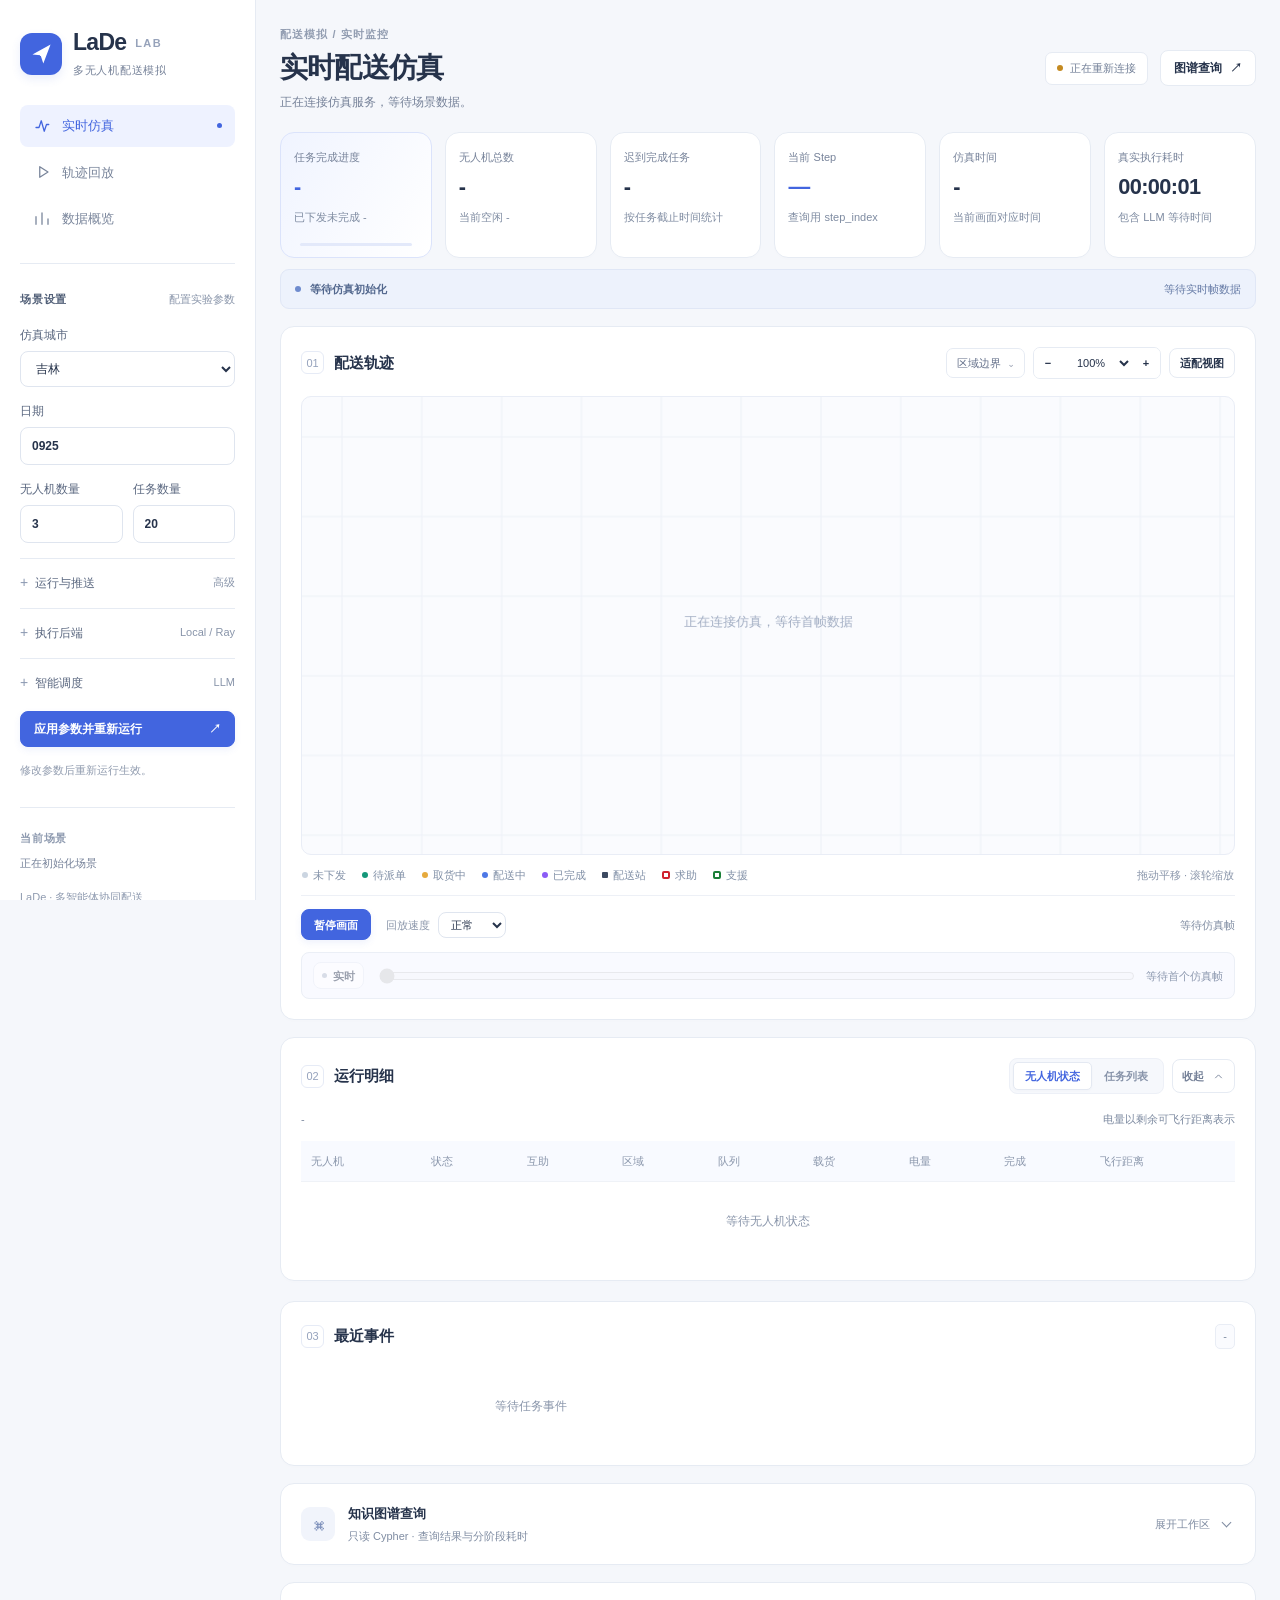
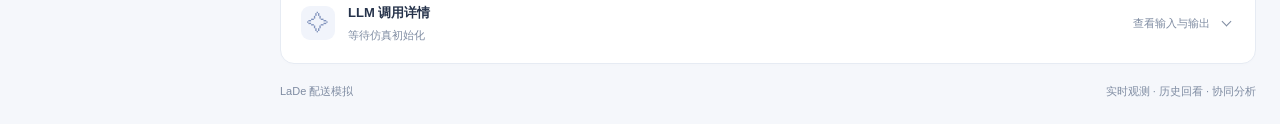
==== commit 89f47d21: "添加ray 自主写入知识图谱" ====
--- a/dynamic.html
+++ b/dynamic.html
@@ -4,7 +4,7 @@
     <meta charset="utf-8" />
     <meta name="viewport" content="width=device-width, initial-scale=1" />
     <meta name="theme-color" content="#f5f7fb" />
-    <title>实时仿真 · LaDe 配送实验室</title>
+    <title>实时仿真 · LaDe 配送模拟</title>
     <link
       rel="stylesheet"
       href="./src/styles.css?v=20261021-details-collapse"
@@ -14,7 +14,7 @@
     <a class="skip-link" href="#workspace">跳到主要内容</a>
     <main class="app sim-app">
       <aside class="sidebar">
-        <a class="brand" href="./dynamic.html" aria-label="LaDe 配送实验室"
+        <a class="brand" href="./dynamic.html" aria-label="LaDe 配送模拟"
           ><span class="brand-symbol" aria-hidden="true"
             ><svg viewBox="0 0 32 32" fill="none">
               <path d="m6 17 20-11-8 21-3-9-9-1Z" fill="currentColor" />
@@ -26,7 +26,7 @@
               /></svg></span
           ><span
             ><h1>LaDe <span class="brand-tag">LAB</span></h1>
-            <p>多智能体配送实验室</p></span
+            <p>多无人机配送模拟</p></span
           ></a
         >
         <nav class="main-nav" aria-label="主要导航">
@@ -221,7 +221,7 @@
       <section id="workspace" class="workspace">
         <header class="topbar">
           <div>
-            <p class="eyebrow">配送实验室 / 实时监控</p>
+            <p class="eyebrow">配送模拟 / 实时监控</p>
             <h2>实时配送仿真</h2>
             <p id="scenarioCaption">追踪配送进度，观察无人机协作与任务流转。</p>
           </div>
@@ -720,7 +720,7 @@
           </div>
         </details>
         <footer class="workspace-footer">
-          <span>LaDe 配送实验室</span
+          <span>LaDe 配送模拟</span
           ><span>实时观测 · 历史回看 · 协同分析</span>
         </footer>
       </section>
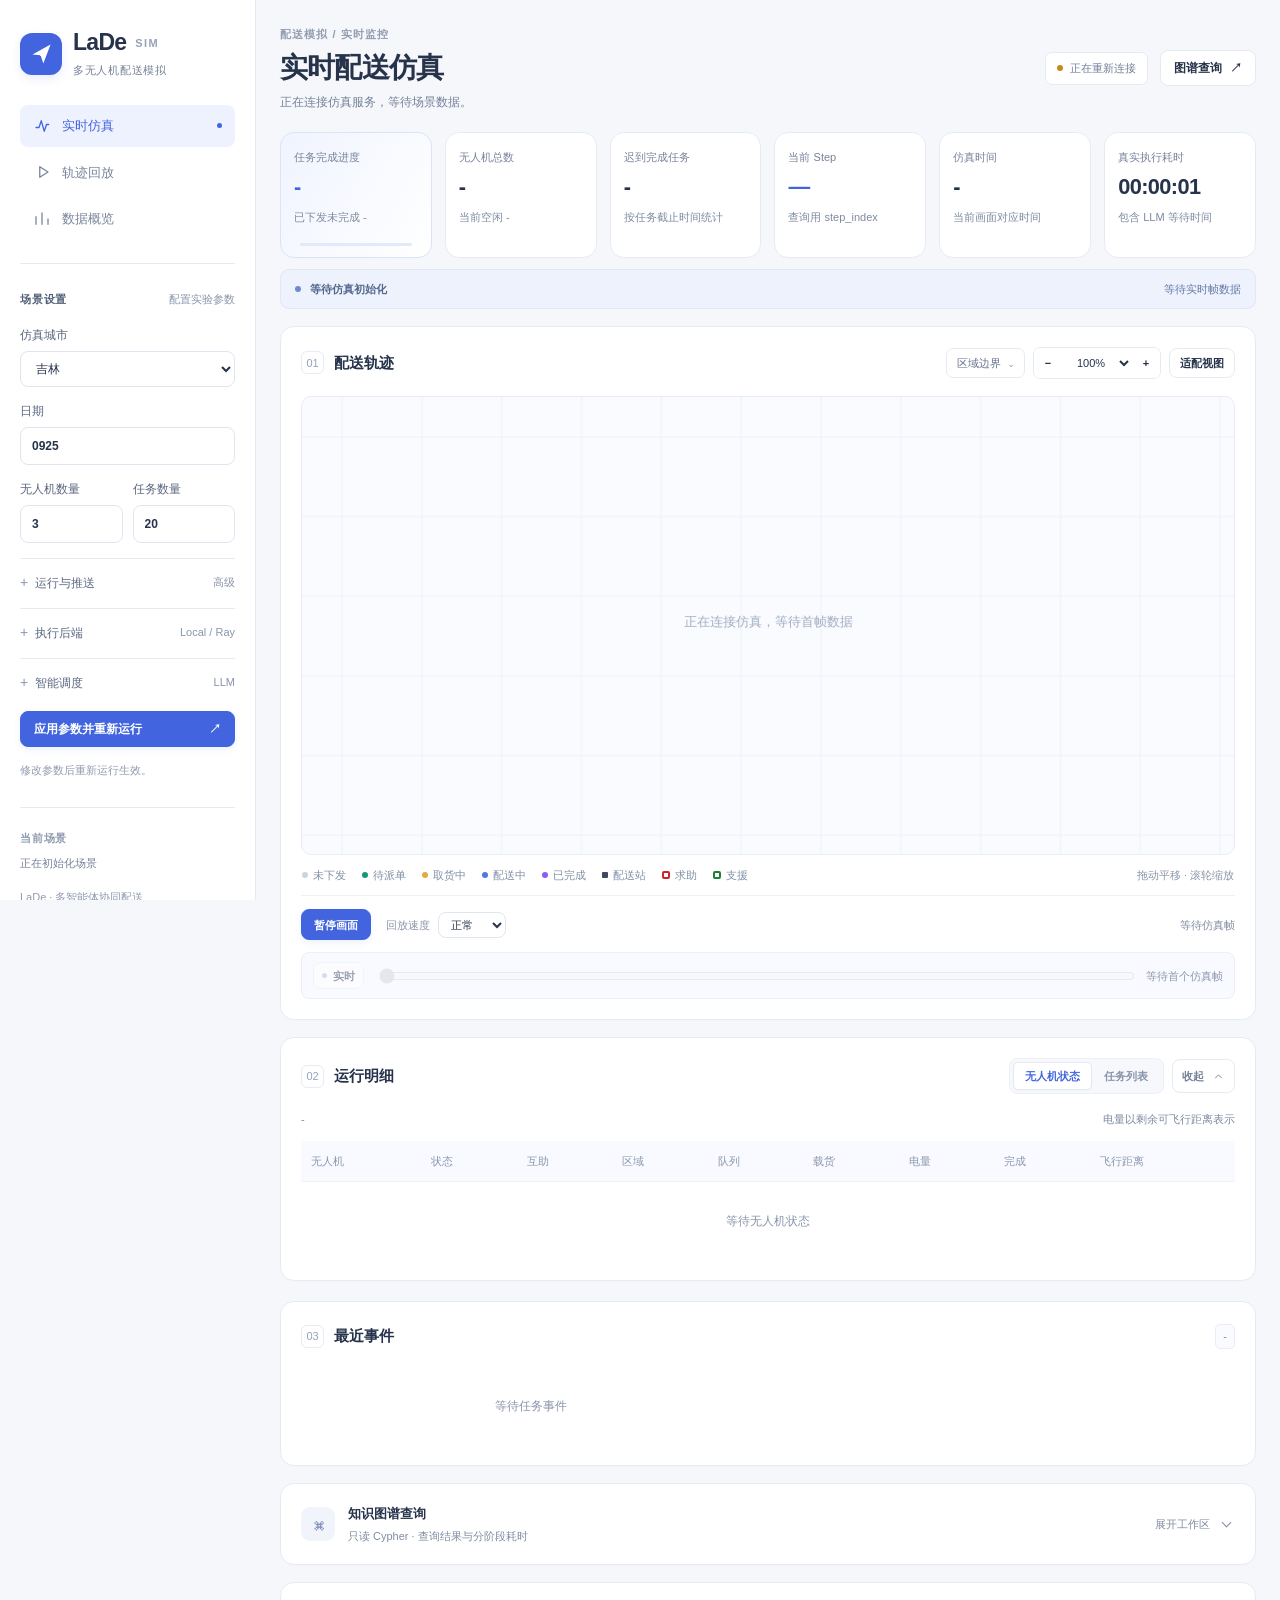
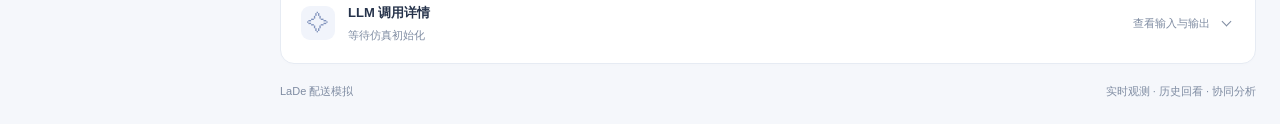
==== commit 5e6f9b2a: "改前端标题" ====
--- a/dynamic.html
+++ b/dynamic.html
@@ -25,7 +25,7 @@
                 stroke-linecap="round"
               /></svg></span
           ><span
-            ><h1>LaDe <span class="brand-tag">LAB</span></h1>
+            ><h1>LaDe <span class="brand-tag">SIM</span></h1>
             <p>多无人机配送模拟</p></span
           ></a
         >
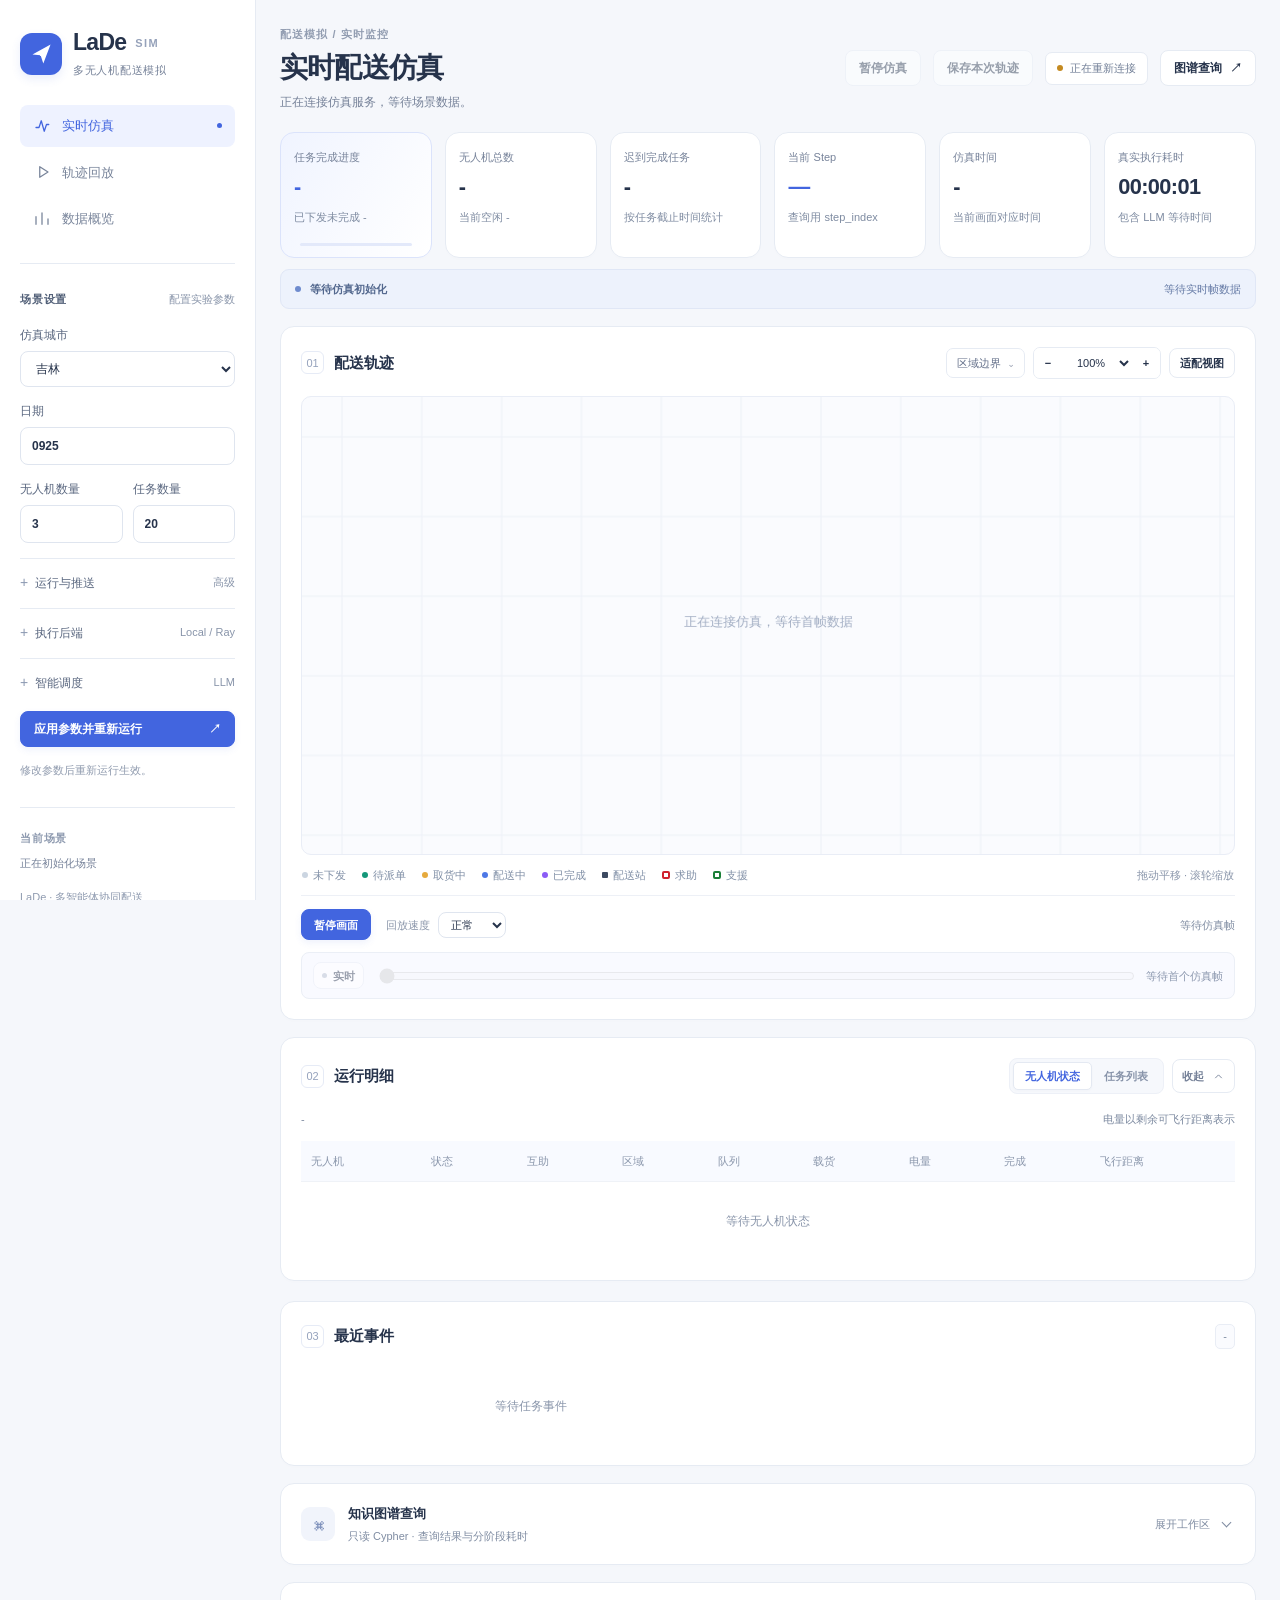
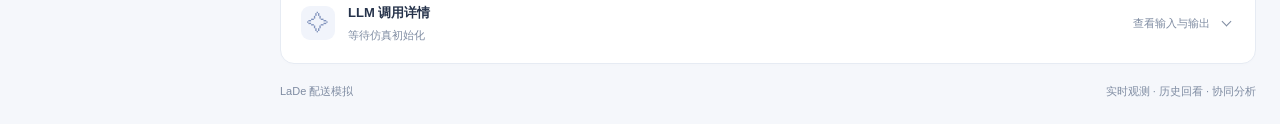
==== commit 1212ad2f: "1104前端优化备份" ====
--- a/dynamic.html
+++ b/dynamic.html
@@ -5,10 +5,7 @@
     <meta name="viewport" content="width=device-width, initial-scale=1" />
     <meta name="theme-color" content="#f5f7fb" />
     <title>实时仿真 · LaDe 配送模拟</title>
-    <link
-      rel="stylesheet"
-      href="./src/styles.css?v=20261021-details-collapse"
-    />
+    <link rel="stylesheet" href="./src/styles.css?v=20261028-pause" />
   </head>
   <body>
     <a class="skip-link" href="#workspace">跳到主要内容</a>
@@ -226,6 +223,23 @@
             <p id="scenarioCaption">追踪配送进度，观察无人机协作与任务流转。</p>
           </div>
           <div class="topbar-actions">
+            <button
+              id="simulationPause"
+              type="button"
+              disabled
+              aria-pressed="false"
+              title="控制后端仿真；暂停在当前 Step 完成后生效"
+            >
+              暂停仿真
+            </button>
+            <button
+              id="saveTrace"
+              type="button"
+              disabled
+              title="模拟结束后可保存完整轨迹"
+            >
+              保存本次轨迹
+            </button>
             <span
               id="connectionStatus"
               class="connection-badge"
@@ -240,6 +254,22 @@
             >
           </div>
         </header>
+        <p
+          id="simulationControlFeedback"
+          class="simulation-control-feedback"
+          role="status"
+          hidden
+        ></p>
+        <p id="traceSaveResult" class="trace-save-result" role="status" hidden>
+          <span id="traceSaveResultText"></span>
+          <a
+            id="traceReplayLink"
+            href="./simulation.html"
+            target="_blank"
+            rel="noopener"
+            >打开回放 ↗</a
+          >
+        </p>
         <section class="kpis live-kpis" aria-label="实时仿真指标">
           <article class="metric-featured">
             <span>任务完成进度</span><strong id="completedTasks">—</strong
@@ -378,7 +408,7 @@
           <div
             class="timeline"
             aria-label="仿真时间轴"
-            title="拖动滑块回看历史，后台仿真会继续运行"
+            title="拖动滑块回看历史；暂停后台运行请使用“暂停仿真”"
           >
             <button id="goLive" class="timeline-live" type="button" disabled>
               实时</button
@@ -674,7 +704,8 @@
               <p class="graph-query-note">
                 同一时刻仅允许一个手动查询。展示上限不限制数据库扫描量，请在
                 Cypher 中限定 run_id、时间范围和
-                LIMIT。暂停/回看页面不会冻结数据库，实时读写与原先静态压测不能直接比较。
+                LIMIT。暂停画面或回看不会停止后台仿真；“暂停仿真”在当前 Step
+                完成后停止推进。实时读写与原先静态压测不能直接比较。
               </p>
             </details>
             <pre
@@ -720,14 +751,59 @@
           </div>
         </details>
         <footer class="workspace-footer">
-          <span>LaDe 配送模拟</span
-          ><span>实时观测 · 历史回看 · 协同分析</span>
+          <span>LaDe 配送模拟</span><span>实时观测 · 历史回看 · 协同分析</span>
         </footer>
       </section>
     </main>
-    <script
-      type="module"
-      src="./src/dynamic_app.mjs?v=20261021-details-collapse"
-    ></script>
+    <dialog
+      id="traceSaveDialog"
+      class="trace-save-dialog"
+      aria-labelledby="traceSaveTitle"
+      aria-describedby="traceSaveHint"
+    >
+      <form id="traceSaveForm" class="trace-save-form">
+        <h3 id="traceSaveTitle">保存本次轨迹</h3>
+        <p id="traceSaveHint" class="field-hint">
+          保存到模拟服务器。暂存数据保留至下一次模拟完成或服务重启，请及时保存。
+        </p>
+        <label
+          >当前服务器文件夹
+          <strong id="traceDirectoryCurrent">data/traces</strong></label
+        >
+        <div class="trace-directory-controls">
+          <button id="traceDirectoryUp" type="button" disabled>上一级</button>
+          <select id="traceDirectories" aria-label="服务器子文件夹">
+            <option value="">选择子文件夹进入…</option>
+          </select>
+        </div>
+        <label
+          >新建子文件夹（可选）<input
+            id="traceNewFolder"
+            type="text"
+            maxlength="160"
+            placeholder="例如：重庆实验一"
+        /></label>
+        <label
+          >轨迹文件名<input
+            id="traceFilename"
+            type="text"
+            maxlength="160"
+            required
+        /></label>
+        <p
+          id="traceSaveFeedback"
+          class="field-hint"
+          role="status"
+          aria-live="polite"
+        ></p>
+        <div class="trace-save-actions">
+          <button id="traceSaveCancel" type="button">取消</button>
+          <button id="traceSaveConfirm" class="primary-action" type="submit">
+            保存到服务器
+          </button>
+        </div>
+      </form>
+    </dialog>
+    <script type="module" src="./src/dynamic_app.mjs?v=20261028-pause"></script>
   </body>
 </html>
--- a/src/styles.css
+++ b/src/styles.css
@@ -96,6 +96,62 @@
   opacity: 0.45;
   cursor: not-allowed;
 }
+.trace-save-dialog {
+  width: min(500px, calc(100% - 32px));
+  max-height: calc(100dvh - 40px);
+  margin: auto;
+  padding: 24px;
+  overflow: auto;
+  border: 1px solid var(--line);
+  border-radius: 16px;
+  color: var(--ink);
+  box-shadow: 0 20px 80px #172c5140;
+}
+.trace-save-dialog::backdrop {
+  background: #172c5160;
+}
+.trace-save-form {
+  display: grid;
+  gap: 16px;
+}
+.trace-save-form h3,
+.trace-save-form p {
+  margin: 0;
+}
+.trace-save-form label {
+  display: grid;
+  gap: 8px;
+  font-size: 12px;
+}
+.trace-save-form strong {
+  overflow-wrap: anywhere;
+  font-weight: 500;
+}
+.trace-directory-controls {
+  display: flex;
+  gap: 8px;
+}
+.trace-directory-controls button {
+  flex-shrink: 0;
+}
+.trace-save-actions {
+  display: flex;
+  justify-content: flex-end;
+  gap: 8px;
+}
+.trace-save-result {
+  display: flex;
+  flex-wrap: wrap;
+  gap: 12px;
+  margin: 0;
+  font-size: 12px;
+  overflow-wrap: anywhere;
+}
+.simulation-control-feedback {
+  margin: 0;
+  color: var(--muted);
+  font-size: 12px;
+}
 .primary-action {
   background: var(--blue);
   border-color: var(--blue);
@@ -1304,6 +1360,48 @@
 }
 
 /* Overview charts and file loading. */
+.overview-map-toolbar {
+  margin-bottom: 12px;
+}
+.overview-boundary-toggle {
+  display: inline-flex;
+  align-items: center;
+  gap: 6px;
+  margin-right: auto;
+  cursor: pointer;
+}
+.overview-boundary-toggle input {
+  width: 14px;
+  height: 14px;
+  margin: 0;
+  accent-color: #8666b3;
+}
+.overview-map-toolbar .zoom-controls {
+  align-items: center;
+}
+.overview-map-toolbar #zoomLabel {
+  min-width: 48px;
+  text-align: center;
+  font-variant-numeric: tabular-nums;
+}
+.map-panel canvas {
+  cursor: grab;
+  touch-action: none;
+}
+.map-panel canvas:active {
+  cursor: grabbing;
+}
+.overview-map-legend .legend-line {
+  display: inline-block;
+  width: 16px;
+  border-top: 2px solid;
+}
+.overview-map-legend .overview-road {
+  border-color: #8f9ba8;
+}
+.overview-map-legend .overview-region {
+  border-color: #8666b3;
+}
 .visual-grid {
   display: grid;
   grid-template-columns: minmax(0, 1.45fr) minmax(260px, 1fr);
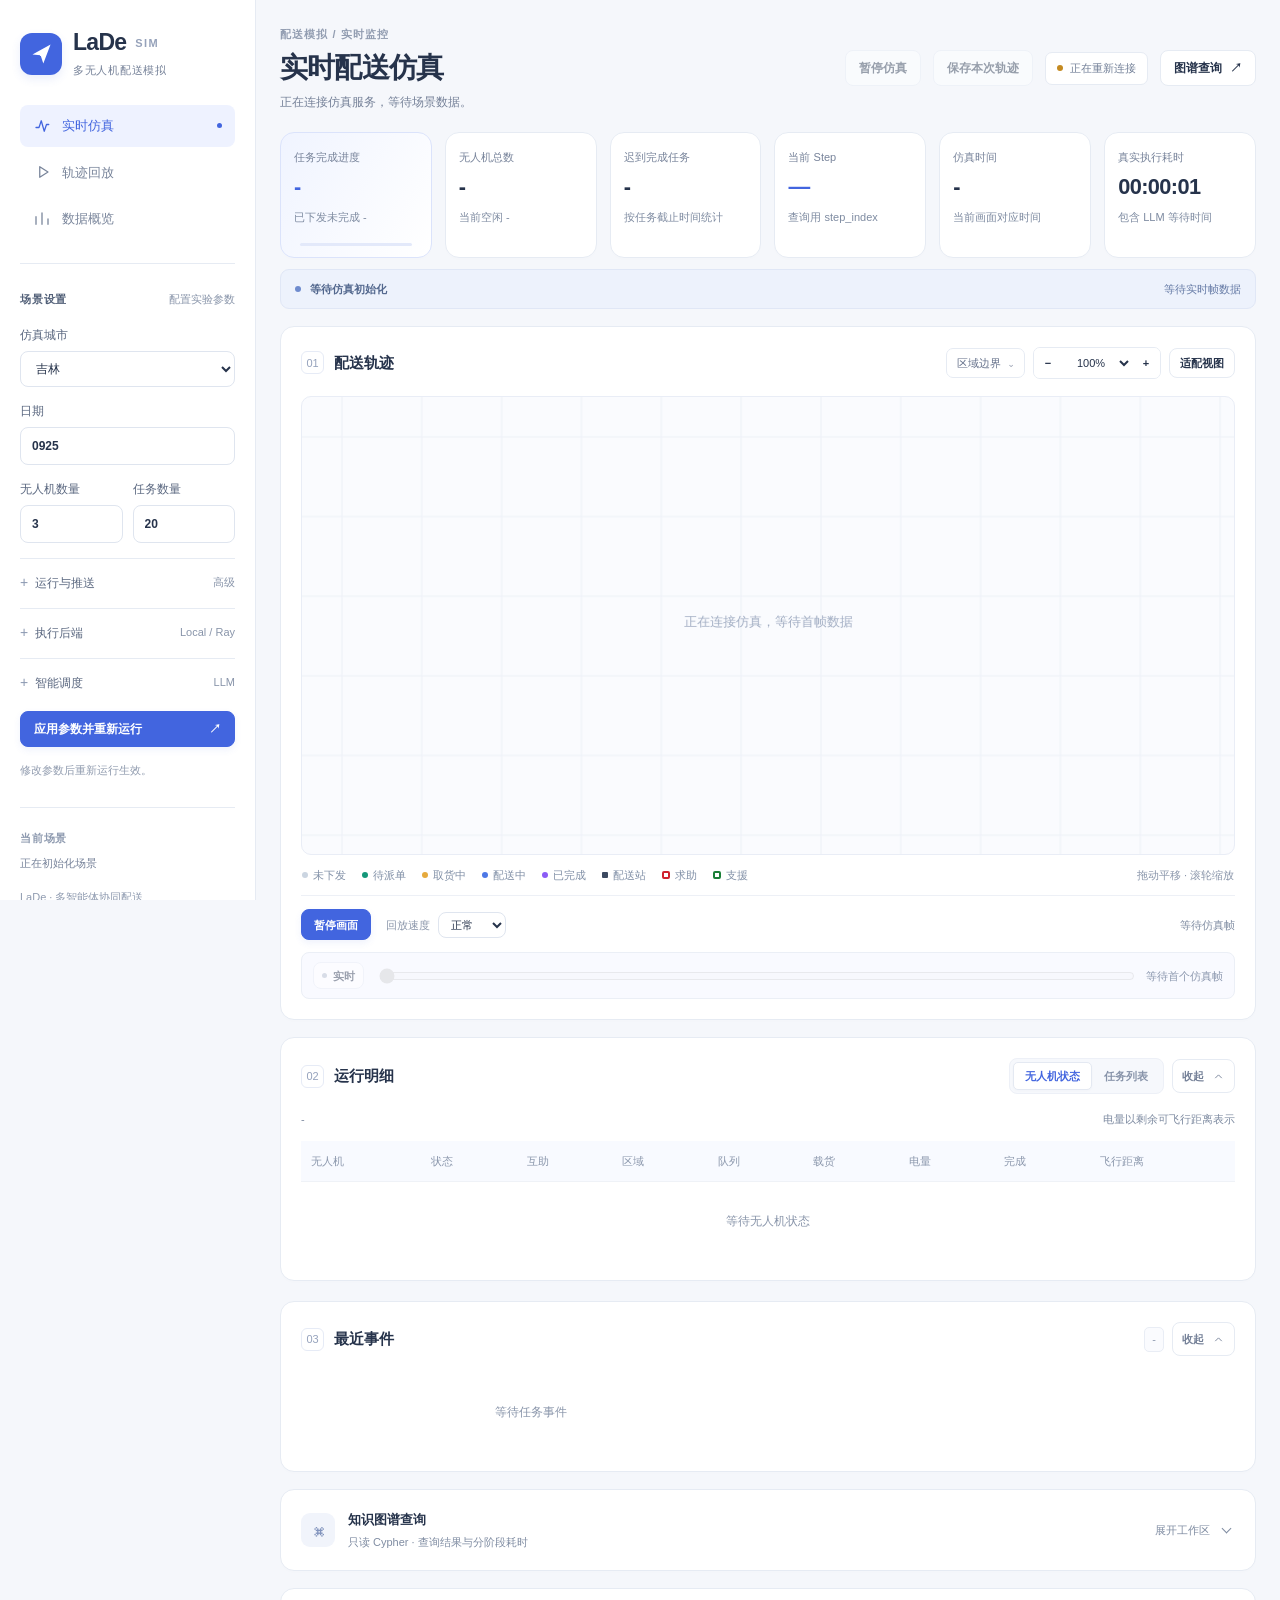
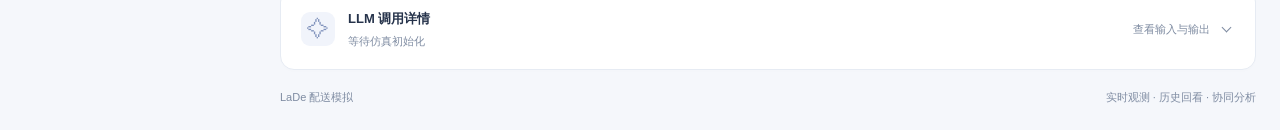
==== commit bc91f2ce: "111" ====
--- a/dynamic.html
+++ b/dynamic.html
@@ -5,7 +5,7 @@
     <meta name="viewport" content="width=device-width, initial-scale=1" />
     <meta name="theme-color" content="#f5f7fb" />
     <title>实时仿真 · LaDe 配送模拟</title>
-    <link rel="stylesheet" href="./src/styles.css?v=20261028-pause" />
+    <link rel="stylesheet" href="./src/styles.css?v=20261104-event-collapse" />
   </head>
   <body>
     <a class="skip-link" href="#workspace">跳到主要内容</a>
@@ -572,13 +572,38 @@
               </div>
             </div>
           </section>
-          <section class="panel event-panel">
+          <section
+            class="panel event-panel"
+            aria-labelledby="recentEventsTitle"
+            data-collapsed="false"
+          >
             <div class="panel-head">
               <div class="panel-title">
                 <span class="section-number">03</span>
-                <h3>最近事件</h3>
-              </div>
-              <span id="eventCaption" class="count-badge">0 条</span>
+                <h3 id="recentEventsTitle">最近事件</h3>
+              </div>
+              <div class="event-panel-actions">
+                <span id="eventCaption" class="count-badge">0 条</span>
+                <button
+                  id="toggleRecentEvents"
+                  class="panel-collapse"
+                  type="button"
+                  aria-expanded="true"
+                  aria-controls="eventList"
+                  aria-label="收起最近事件"
+                >
+                  <span class="collapse-label">收起</span>
+                  <svg
+                    viewBox="0 0 24 24"
+                    fill="none"
+                    stroke="currentColor"
+                    stroke-width="1.7"
+                    aria-hidden="true"
+                  >
+                    <path d="m6 9 6 6 6-6" />
+                  </svg>
+                </button>
+              </div>
             </div>
             <ol id="eventList" class="event-list">
               <li class="empty-state">等待任务事件</li>
@@ -804,6 +829,9 @@
         </div>
       </form>
     </dialog>
-    <script type="module" src="./src/dynamic_app.mjs?v=20261028-pause"></script>
+    <script
+      type="module"
+      src="./src/dynamic_app.mjs?v=20261104-event-collapse"
+    ></script>
   </body>
 </html>
--- a/src/styles.css
+++ b/src/styles.css
@@ -892,13 +892,15 @@
   align-items: start;
   gap: 20px;
 }
-.data-panel-actions {
+.data-panel-actions,
+.event-panel-actions {
   display: flex;
   align-items: center;
   flex-wrap: wrap;
   gap: 8px;
 }
-.data-panel[data-collapsed="true"] > .panel-head {
+.data-panel[data-collapsed="true"] > .panel-head,
+.event-panel[data-collapsed="true"] > .panel-head {
   margin-bottom: 0;
 }
 .panel-collapse {
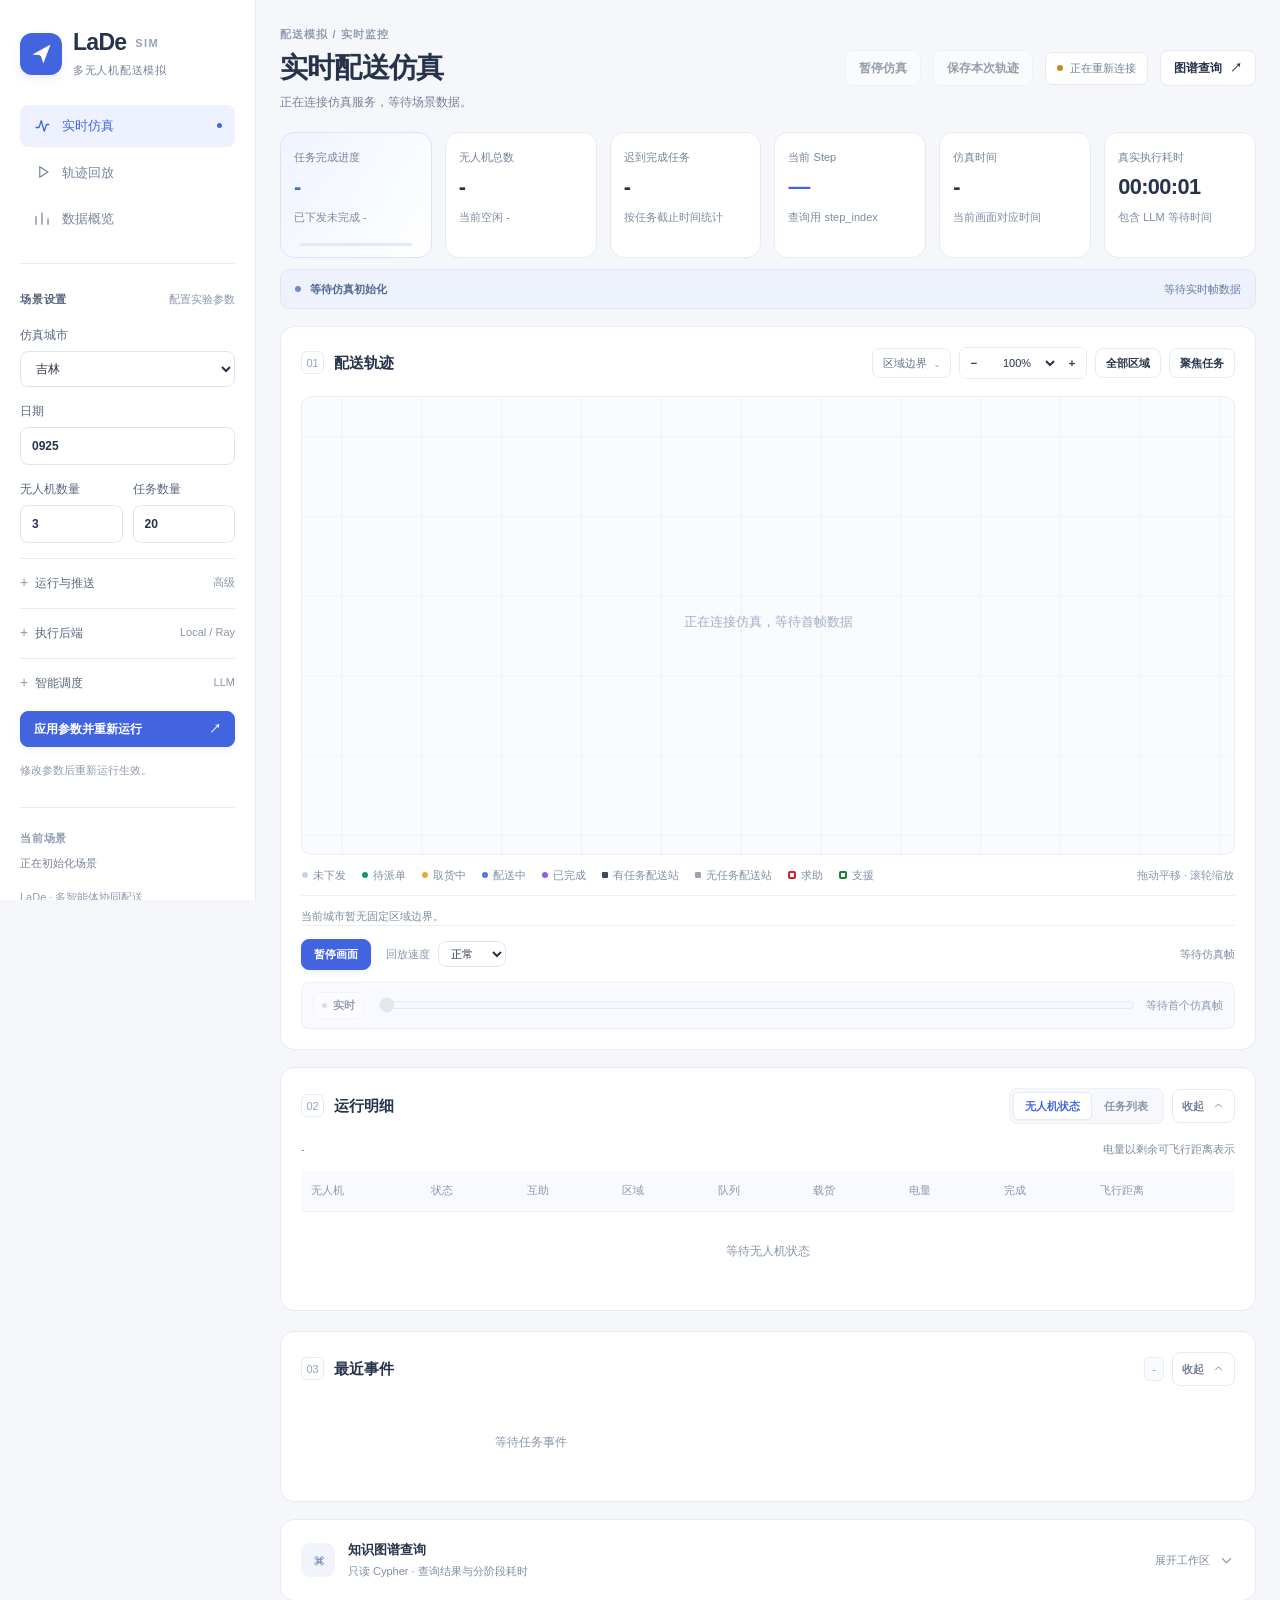
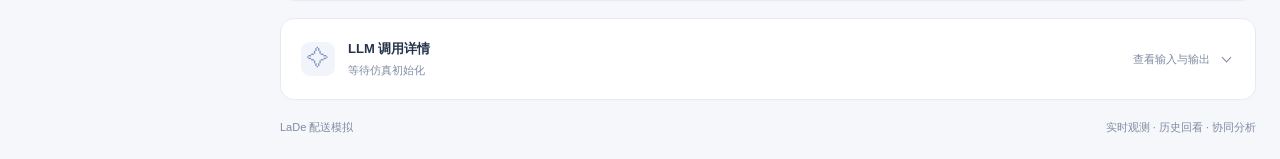
==== commit 2e60b29f: "1110 backup" ====
--- a/dynamic.html
+++ b/dynamic.html
@@ -5,7 +5,7 @@
     <meta name="viewport" content="width=device-width, initial-scale=1" />
     <meta name="theme-color" content="#f5f7fb" />
     <title>实时仿真 · LaDe 配送模拟</title>
-    <link rel="stylesheet" href="./src/styles.css?v=20261104-event-collapse" />
+    <link rel="stylesheet" href="./src/styles.css?v=20261104-inactive-depots" />
   </head>
   <body>
     <a class="skip-link" href="#workspace">跳到主要内容</a>
@@ -369,7 +369,8 @@
                   +
                 </button>
               </div>
-              <button id="zoomReset" type="button">适配视图</button
+              <button id="zoomReset" type="button">全部区域</button
+              ><button id="zoomTasks" type="button">聚焦任务</button
               ><span id="zoomLabel" class="sr-only">100%</span>
             </div>
           </div>
@@ -386,11 +387,21 @@
             ><span><i class="legend-dot assigned"></i>取货中</span
             ><span><i class="legend-dot picked-up"></i>配送中</span
             ><span><i class="legend-dot completed"></i>已完成</span
-            ><span><i class="legend-dot depot"></i>配送站</span
+            ><span><i class="legend-dot depot"></i>有任务配送站</span
+            ><span><i class="legend-dot depot-inactive"></i>无任务配送站</span
             ><span><i class="legend-dot requester"></i>求助</span
             ><span><i class="legend-dot helper"></i>支援</span
             ><small>拖动平移 · 滚轮缩放</small>
           </div>
+          <p id="regionBoundaryStatus" class="chart-footnote" role="status">
+            正在加载全城区域边界…
+          </p>
+          <p
+            id="depotCatalogStatus"
+            class="chart-footnote"
+            role="status"
+            hidden
+          ></p>
           <div class="playback-toolbar">
             <div class="playback-actions">
               <button id="playPause" class="primary-action" type="button">
@@ -831,7 +842,7 @@
     </dialog>
     <script
       type="module"
-      src="./src/dynamic_app.mjs?v=20261104-event-collapse"
+      src="./src/dynamic_app.mjs?v=20261104-inactive-depots"
     ></script>
   </body>
 </html>
--- a/src/styles.css
+++ b/src/styles.css
@@ -754,6 +754,10 @@
   border-radius: 1px;
   background: #3c4960;
 }
+.legend-dot.depot-inactive {
+  border-radius: 1px;
+  background: #9aa4b2;
+}
 .legend-dot.requester {
   width: 8px;
   height: 8px;
